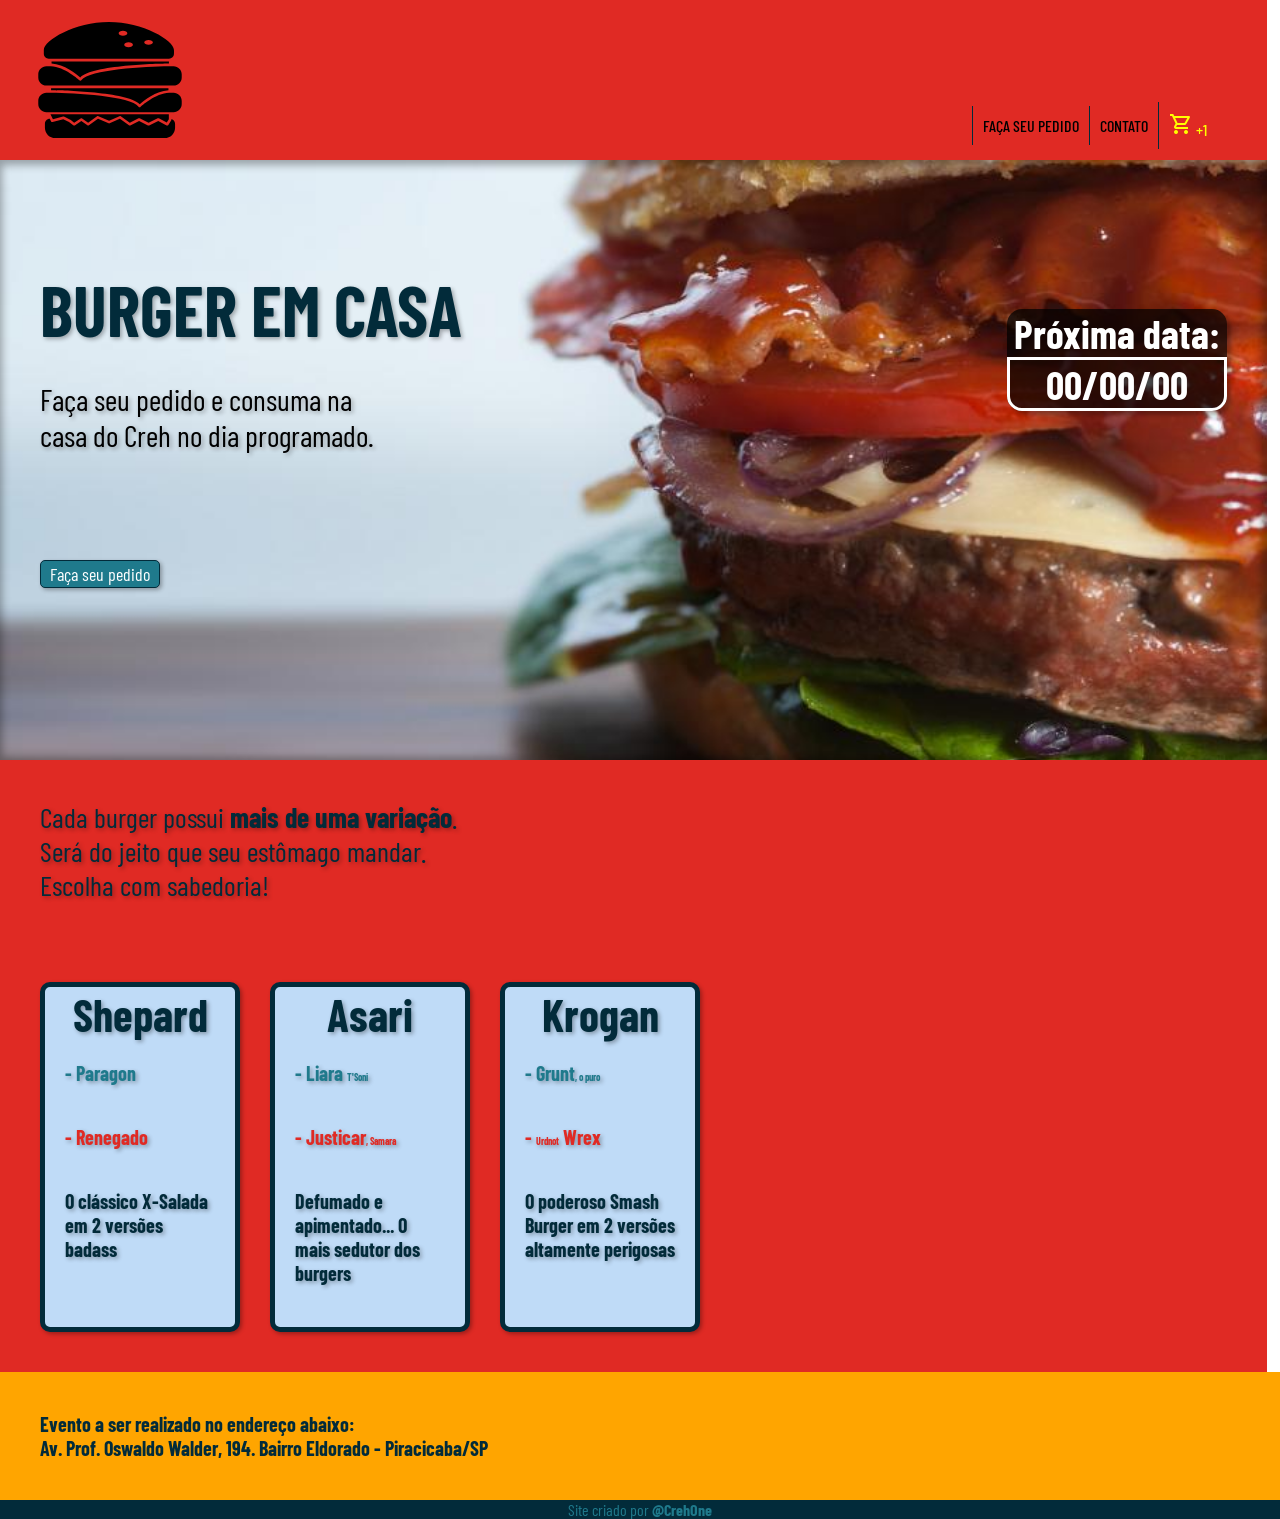
==== index.html @ b4bc8ac1 "arquivos copiados" ====
<!DOCTYPE html>
<html lang="pt-br">
<head>
    <meta charset="UTF-8">
    <meta http-equiv="X-UA-Compatible" content="IE=edge">
    <meta name="viewport" content="width=device-width, initial-scale=1.0">

    <link rel="stylesheet" href="css/style.css">
    <link rel="stylesheet" href="css/modal.css">
    <link rel="stylesheet" href="css/cart.css">

    <link rel="preconnect" href="https://fonts.googleapis.com">
    <link rel="preconnect" href="https://fonts.gstatic.com" crossorigin>
    <link href="https://fonts.googleapis.com/css2?family=Barlow+Condensed:ital,wght@0,400;0,500;0,700;1,500;1,700&display=swap" rel="stylesheet">
    <link rel="stylesheet" href="https://fonts.googleapis.com/css2?family=Material+Symbols+Outlined:opsz,wght,FILL,GRAD@48,400,0,0" />
    <link rel="stylesheet" href="https://fonts.googleapis.com/css2?family=Material+Symbols+Outlined:opsz,wght,FILL,GRAD@48,400,0,0" />

    <title>Burger em casa</title>
</head>
<body>
    <div class="modalScreen">
        <div class="modal">
            <div class="closeButton">
                <p onclick="closeModal()">❌</p>
            </div>
            <div class="burgerArea">
                <img src="images/burger-banner.jpg" alt="">
                <div class="burgerOptions">
                    <div class="burgerDesc">
                        <h1></h1>
                        <p></p>
                    </div>
                    <div class="variationArea">
                        <p class="variationBlue selected" onclick="selectBlue()"></p>
                        <p class="variationRed" onclick="selectRed()"></p>
                    </div>
                    <div class="variationDesc">
                        <p></p>
                    </div>
                </div>
            </div>
            <div class="values">
                <div class="quantity">
                    <p>Quantidade: </p>
                    <button id="qtMinus">-</button>
                    <div class="burgerQt">1</div>
                    <button id="qtPlus">+</button>
                </div>
                <div class="burgerPrice">
                    <p>R$ </p>
                    <p class="total">00,00</p>
                </div>
            </div>
        
            <div class="addCart">
                <button onclick="addToCart()">
                    <span class="material-symbols-outlined">
                        add_shopping_cart
                        </span> Carrinho
                </button>
            </div>
        </div>
    </div>

    <div class="container">
        <header>
            <img src="images/burger-logo-icon.svg" alt="">
            <div class="nav">
                <p onclick="rollToMenu()">Faça seu pedido</p>
                <p>Contato</p>
                <p onclick="openCart()"><span class="material-symbols-outlined">
                    shopping_cart
                    </span>
                    <span id="cartQt">+1</span></p>
            </div>
        </header>
        <div class="banner">
            <div class="event">
                <div class="prop">
                    <h1>BURGER EM CASA</h1>
                    <P>Faça seu pedido e consuma na casa do Creh no dia programado.</P>
                </div>
                <div class="date">
                    <p>Próxima data:</p>
                    <p id="date">00/00/00</p>
                </div>
            </div>
            <button onclick="rollToMenu()">Faça seu pedido</button>
        </div>
        <div class="menu">
            <div class="menuDescription">
                <p>Cada burger possui <strong>mais de uma variação</strong>.</p>
                <p>Será do jeito que seu estômago mandar.</p>
                <p>Escolha com sabedoria!</p>
            </div>
            <div class="menuOptions">
                <div class="option1" onclick="openModal(0)">
                    <h2>Shepard</h2>
                    <p id="blueOption">- Paragon</p>
                    <p id="redOption">- Renegado</p>
                    <p>O clássico X-Salada em 2 versões badass</p>
                </div>
                <div class="option2" onclick="openModal(1)">
                    <h2>Asari</h2>
                    <p id="blueOption">- Liara <span id="smallName">T'Soni</span></p>
                    <p id="redOption">- Justicar<span id="smallName">, Samara</span></p>
                    <p>Defumado e apimentado... O mais sedutor dos burgers</p>
                </div>
                <div class="option3" onclick="openModal(2)">
                    <h2>Krogan</h2>
                    <p id="blueOption">- Grunt<span id="smallName">, o puro</span></p>
                    <p id="redOption">- <span id="smallName">Urdnot</span> Wrex</p>
                    <p>O poderoso Smash Burger em 2 versões altamente perigosas</p>
                </div>
            </div>
        </div>
        <footer>
            <div class="address">
                <p>Evento a ser realizado no endereço abaixo:</p>
                <p>Av. Prof. Oswaldo Walder, 194. Bairro Eldorado - Piracicaba/SP</p>
            </div>
            <div class="copyright">
                <p>Site criado por <a href="">@CrehOne</a></p>
            </div>
        </footer>
    </div>

    <aside>
        <div class="cartArea">
            <p class="closeCart" onclick="closeCart()">❌</p>
            <h1>Seu pedido</h1>
            <div class="cart">
                <div class="cartDetails">
                    <div class="cartItem">P</div>
                    <div class="cartQt">
                        <button class="cartMinus">-</button>
                        <div class="actualQt">0</div>
                        <button class="cartPlus">+</button>
                    </div>
                    <div class="subtotal">R$ 00,00</div>
                </div>
                <div class="cartValues">
                    <p>Total: R$ <span class="cartTotal">00,00</span></p>
                    
                <div class="cartOrder">
                    <button>Finalizar pedido</button>
                </div>
            </div>
        </div>
    </aside>
    
    <script src="menu.js"></script>
    <script src="script.js"></script>
</body>
</html>
---- css/style.css ----
* {
    margin: 0;
    padding: 0;
    box-sizing: border-box;
    font-family: 'Barlow Condensed', sans-serif;
    
}

body {
    display: flex;
    justify-content: right;
}

header {
    display: flex;
    flex-direction: row;
    justify-content: space-between;
    align-items: end;
    background-color: #e02a24;
    padding: 0px 30px;
    width: 99vw;
    min-height: 160px;
}

header img {    
    width: 160px;
    height: 160px;
}

header .nav {
    margin: 20px;
    display: flex;
    height: 30px;
    align-items: center;
}

.nav p {
    padding: 10px;
    text-decoration: none;
    color: black;
    text-transform: uppercase;
    font-weight: 500;
    border-left: 1px solid #022B3A;
}

.nav p:hover {
    background-color: #022B3A;
    color: white;
}

.nav span {
    color: yellow;
    border-radius: 5px;
}

.banner {
    display: flex;
    flex-direction: column;
    background-image: url(../images/burger-banner.jpg);
    background-repeat: no-repeat;
    background-size: cover;
    background-attachment: fixed;
    width: 99vw;
    min-height: 600px;
    box-shadow: inset -2px 1px 8px 4px rgba(0, 0, 0, 0.33);
}

.event {
    display: flex;
    height: 400px;
    flex-direction: row;
    justify-content: space-between;
    align-items: center;
}

.prop {
    flex: 1;
    padding: 40px;
    
}

.prop h1 {
    max-width: 440px;
    font-size: 70px;
    text-shadow: 2px 2px 4px rgba(0, 0, 0, 0.314);
    color: #022B3A;
}

.prop p {
    max-width: 350px;
    margin-top: 30px;
    font-size: 30px;
    text-shadow: 2px 2px 4px rgba(0, 0, 0, 0.314);
}

.date {
    display: flex;
    flex-direction: column;
    justify-content: end;
    margin-right: 40px;
    width: 220px;
    background-color: rgba(0, 0, 0, 0.715);
    color: white;
    font-size: 40px;
    font-weight: 700;
    text-align: center;
    border-radius: 15px;
    box-shadow: 4px 4px 4px rgba(0, 0, 0, 0.305);
}

#date {
    border: 3px solid white;
    border-radius: 0px 0px 15px 15px ;
}

.banner button {
    width: 120px;
    height: 28px;
    font-size: 18px;
    margin-left: 40px;
    background-color: #1F7A8C;
    color: white;
    border: 1px solid #022B3A;
    border-radius: 5px;
    box-shadow: 2px 2px 4px rgba(0, 0, 0, 0.31);
}

.banner button:hover {
    color: #022B3A;
    background-color: #BFDBF7;
    cursor: pointer;
    border: 2px solid #022B3A;
    font-weight: bold;
}

.menu {
    display: flex;
    flex-direction: column;
    width: 99vw;
    min-height: 600px;
    background-color: #e02a24;
}

.menuDescription {
    flex: 1;
    padding: 40px;
    font-size: 28px;
    color: #022B3A;
    text-shadow: 2px 2px 4px rgba(0, 0, 0, 0.314);
}

.menuOptions {
    flex: 1;
    display: flex;
    margin: 40px;
}

.option1,
.option2,
.option3 {
    background-color: #BFDBF7;
    width: 200px;
    height: 350px;
    border: 5px solid #022B3A;
    border-radius: 10px;
    margin-right: 30px;
    text-shadow: 2px 2px 4px rgba(0, 0, 0, 0.314);
    box-shadow: 2px 2px 4px rgba(0, 0, 0, 0.31);
}

.option1:hover,
.option2:hover,
.option3:hover {
    box-shadow: 2px 2px 10px #BFDBF7;
    border-color: #BFDBF7;
}

.option1 h2,
.option2 h2,
.option3 h2 {
    font-size: 45px;
    text-align: center;
    color: #022B3A;
}

.option1 p,
.option2 p,
.option3 p {
    font-size: 20px;
    font-weight: bold;
    padding: 20px;
    color: #022B3A;
}

#smallName {
    font-size: 10px;
}

#blueOption {
    color: #1F7A8C;
}

#redOption {
    color: #e02a24;
}

.address {
    background-color: orange;
    color: #022B3A;
    padding: 40px;
    font-size: 20px;
    font-weight: bold
}

.copyright {
    background-color: #022B3A;
    color:#1F7A8C;
    text-align: center;
}

.copyright a {
    text-decoration: none;
    color:#1F7A8C;
    font-weight: bold;
}
---- css/modal.css ----
.modalScreen {
    display: none;
    position: fixed;
    left:0;
    top:0;
    bottom:0;
    right:0;
    background-color:rgba(255, 255, 255, 0.5);
    justify-content: center;
    align-items: center;
}

.modal {
    background-color: orange;
    width: 900px;
    padding: 30px;
    border-radius: 25px;
    box-shadow: 2px 2px 4px rgba(0, 0, 0, 0.31);
}

.closeButton {
    display: flex;
    align-items: center;
    height: 50px;
    margin-bottom: 20px;
}

.closeButton p {
    font-size: 25px;
    width: 40px;
    line-height: 40px;
    background-color: white;
    text-align: center;
    border-radius: 50%;
}

.closeButton p:hover {
    cursor: pointer;
    border: 1px solid black;
}

.burgerArea {
    display: flex;
    width: 80%;
    min-height: 80% ;
    justify-content: center;
    
}

.burgerArea img {
    width: 250px;
    height: 250px;
    border: 5px solid #022B3A;
    border-radius: 15px;
    box-shadow: 2px 2px 4px rgba(0, 0, 0, 0.31);
}

.burgerOptions {
    padding-left: 20px;
}

.burgerOptions h1 {
    color: #022B3A;
    text-align: center;
    text-shadow: 2px 2px 4px rgba(0, 0, 0, 0.314);
}

.burgerOptions p {
    margin-top: 20px;
    text-align: justify;
}

.variationArea {
    display: flex;
    justify-content: center;
}

.variationBlue {
    flex: 1;
    display: flex;
    justify-content: center;
    width: 150px;
    background-color: #1F7A8C;
    color: #BFDBF7;
    border: 5px solid #1F7A8C;
    border-radius: 10px;
    font-size: 25px;
    font-weight: bold;
    text-align: center;
    box-shadow: 2px 2px 4px rgba(0, 0, 0, 0.31);
}

.variationBlue:hover {
    background-image: linear-gradient(to right, #1F7A8C, white);
    color: #1F7A8C;
}

.variationRed {
    flex: 1;
    display: flex;
    justify-content: center;
    width: 130px;
    background-color: #e02a24;
    color: #efaaa9;
    border: 5px solid #e02a24;
    border-radius: 10px;
    font-size: 25px;
    font-weight: bold;
    text-align: center;
    margin-left: 10px;
    box-shadow: 2px 2px 4px rgba(0, 0, 0, 0.31);
}
.variationRed:hover {
    background-image: linear-gradient(to left, #e02a24, white);
    color: #e02a24;
}

.variationDesc p {
    font-size: 20px;
}

.selected {
    background-image: linear-gradient(to right, yellow, white, white, white, yellow);
    color: goldenrod;
}

.values {
    display: flex;
    justify-content: center;
    align-items: center;
    font-size: 20px;
}

.quantity {
    display: flex;
    align-items: center;
    flex: 1;
}

.quantity p {
    margin: 10px;
}

.quantity .burgerQt {
    background-color: white;
    width: 25px;
    text-align: center;
    border-top: 1px solid black;
    border-bottom: 1px solid black;
}

.quantity button {
    display: flex;
    align-items: center;
    justify-content: center;
    width: 20px;
    background-color: #1F7A8C;
    font-size: 20px;
}

#qtMinus {
    border-radius: 40% 0 0 40%;
}

#qtPlus {
    border-radius: 0 40% 40% 0;
}

.quantity button:hover {
    cursor: pointer;
}

.burgerPrice {
    flex: 1;
    display: flex;
    justify-content: center;
}

.burgerPrice p {
    margin: 5px;
}

.addCart {
    display: flex;
    justify-content: center;
}

.addCart button {
    width: 200px;
    height: 40px;
    font-size: 22px;
    border-radius: 10px;
    background-image: linear-gradient(to right, yellow, white, white, white, yellow);
    box-shadow: 2px 2px 4px rgba(0, 0, 0, 0.31);
}

.addCart button:hover {
    border-color: goldenrod;
    box-shadow: 2px 2px 8px yellow;
    color: goldenrod;
}
---- css/cart.css ----
.container {
    flex: 1;
}

aside {
    display: none;
    background-color: #BFDBF7;
    min-width: 350px;
    height: 100vh;
    position: fixed;
    transition: all ease .5s;
    overflow-x: hidden;
}

.cartArea {
    padding: 20px;
}

.cartArea h1 {
    text-align: center;
}

.cartDetails {
    display: flex;
    justify-content: space-between;
    margin: 20px 0;
}

.cartItem {
    font-size: 20px;
}

.cartQt {
    display: flex;
    line-height: 25px;
}

.actualQt {
    background-color: white;
    width: 25px;
    text-align: center;
    border-top: 1px solid black;
    border-bottom: 1px solid black;
}

.cartQt button {
    display: flex;
    align-items: center;
    justify-content: center;
    width: 20px;
    background-color: white;
    font-size: 20px;
}

.cartMinus {
    border-radius: 40% 0 0 40%;
}

.cartPlus {
    border-radius: 0 40% 40% 0;
}

.subtotal {
    font-size: 20px;
}

.cartValues {
    display: block;
    text-align: right;
    font-size: 20px;
}

.cartTotal {
    text-align: right;
}

.closeCart {
    display: flex;
    align-items: center;
    justify-content: center;
    height: 50px;
    margin-bottom: 20px;
    font-size: 25px;
    width: 50px;
    background-color: white;
    border-radius: 50%;
}

.closeCart:hover {
    cursor: pointer;
    border: 1px solid red;
}
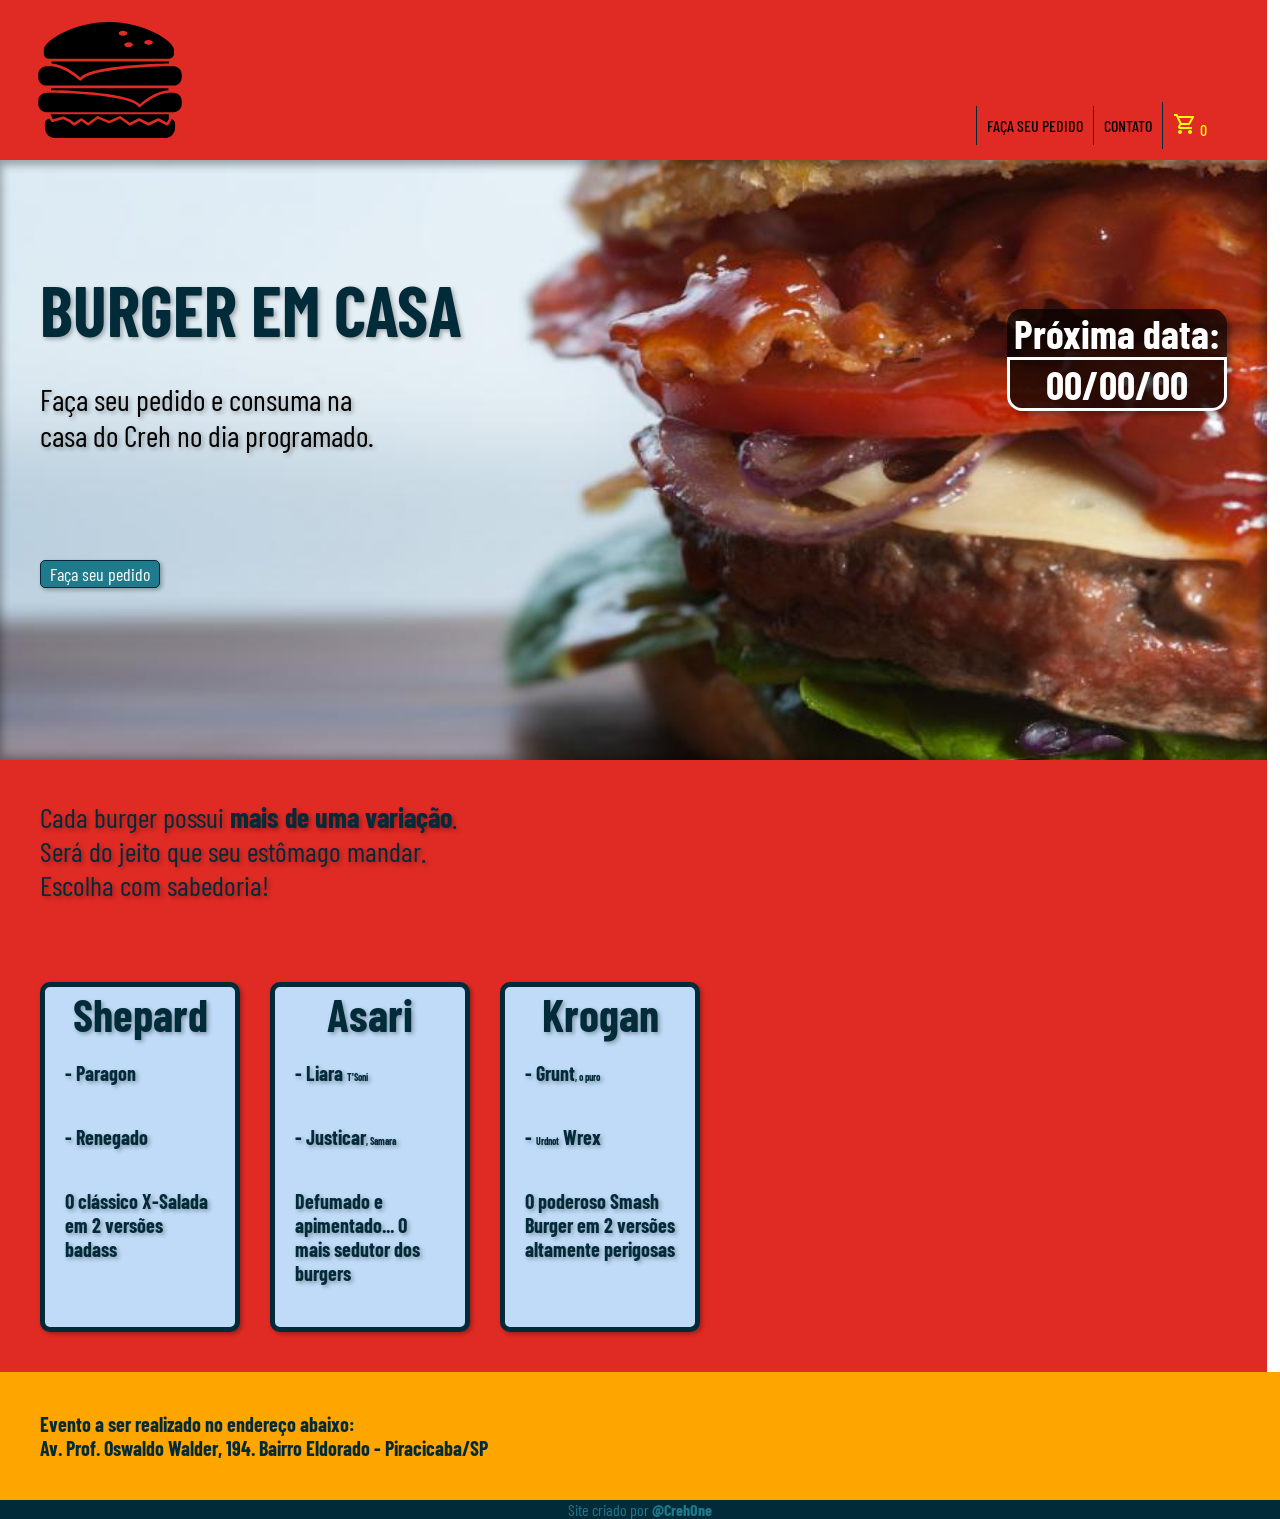
==== commit 0c377578: "atualização do projeto" ====
--- a/index.html
+++ b/index.html
@@ -8,11 +8,11 @@
     <link rel="stylesheet" href="css/style.css">
     <link rel="stylesheet" href="css/modal.css">
     <link rel="stylesheet" href="css/cart.css">
+    <link rel="stylesheet" href="css/checkout.css">
 
     <link rel="preconnect" href="https://fonts.googleapis.com">
     <link rel="preconnect" href="https://fonts.gstatic.com" crossorigin>
     <link href="https://fonts.googleapis.com/css2?family=Barlow+Condensed:ital,wght@0,400;0,500;0,700;1,500;1,700&display=swap" rel="stylesheet">
-    <link rel="stylesheet" href="https://fonts.googleapis.com/css2?family=Material+Symbols+Outlined:opsz,wght,FILL,GRAD@48,400,0,0" />
     <link rel="stylesheet" href="https://fonts.googleapis.com/css2?family=Material+Symbols+Outlined:opsz,wght,FILL,GRAD@48,400,0,0" />
 
     <title>Burger em casa</title>
@@ -71,7 +71,7 @@
                 <p onclick="openCart()"><span class="material-symbols-outlined">
                     shopping_cart
                     </span>
-                    <span id="cartQt">+1</span></p>
+                    <span id="cartQt">0</span></p>
             </div>
         </header>
         <div class="banner">
@@ -96,20 +96,20 @@
             <div class="menuOptions">
                 <div class="option1" onclick="openModal(0)">
                     <h2>Shepard</h2>
-                    <p id="blueOption">- Paragon</p>
-                    <p id="redOption">- Renegado</p>
+                    <p class="blueOption">- Paragon</p>
+                    <p class="redOption">- Renegado</p>
                     <p>O clássico X-Salada em 2 versões badass</p>
                 </div>
                 <div class="option2" onclick="openModal(1)">
                     <h2>Asari</h2>
-                    <p id="blueOption">- Liara <span id="smallName">T'Soni</span></p>
-                    <p id="redOption">- Justicar<span id="smallName">, Samara</span></p>
+                    <p class="blueOption">- Liara <span class="smallName">T'Soni</span></p>
+                    <p class="redOption">- Justicar<span class="smallName">, Samara</span></p>
                     <p>Defumado e apimentado... O mais sedutor dos burgers</p>
                 </div>
                 <div class="option3" onclick="openModal(2)">
                     <h2>Krogan</h2>
-                    <p id="blueOption">- Grunt<span id="smallName">, o puro</span></p>
-                    <p id="redOption">- <span id="smallName">Urdnot</span> Wrex</p>
+                    <p class="blueOption">- Grunt<span class="smallName">, o puro</span></p>
+                    <p class="redOption">- <span class="smallName">Urdnot</span> Wrex</p>
                     <p>O poderoso Smash Burger em 2 versões altamente perigosas</p>
                 </div>
             </div>
@@ -130,24 +130,127 @@
             <p class="closeCart" onclick="closeCart()">❌</p>
             <h1>Seu pedido</h1>
             <div class="cart">
-                <div class="cartDetails">
-                    <div class="cartItem">P</div>
-                    <div class="cartQt">
-                        <button class="cartMinus">-</button>
-                        <div class="actualQt">0</div>
-                        <button class="cartPlus">+</button>
-                    </div>
-                    <div class="subtotal">R$ 00,00</div>
-                </div>
+
+                <div class="cartItems">
+                    <!-- Os itens do carrinho serão inseridos pelo JavaScript -->
+                </div>
+            
                 <div class="cartValues">
-                    <p>Total: R$ <span class="cartTotal">00,00</span></p>
-                    
+                    <p>Total: R$ <span class="cartTotal">0,00</span></p>
+                </div>
+            
                 <div class="cartOrder">
-                    <button>Finalizar pedido</button>
-                </div>
+                    <button type="button" onclick="openCheckout()">
+                        Finalizar pedido
+                    </button>
+                </div>
+
             </div>
         </div>
     </aside>
+
+    <!-- CHECKOUT -->
+    <div class="checkoutScreen">
+
+        <div class="checkout">
+
+            <button class="closeCheckout" type="button" onclick="closeCheckout()">
+                &times;
+            </button>
+
+            <h1>Finalizar pedido</h1>
+
+            <div class="checkoutForm">
+
+                <div class="formGroup">
+                    <label for="customerName">Nome</label>
+
+                    <input
+                        type="text"
+                        id="customerName"
+                        placeholder="Digite seu nome"
+                        autocomplete="name"
+                    >
+
+                    <small class="formError" id="nameError"></small>
+                </div>
+
+                <div class="formGroup">
+                    <label for="customerPhone">WhatsApp</label>
+
+                    <input
+                        type="tel"
+                        id="customerPhone"
+                        placeholder="(11) 99999-9999"
+                        autocomplete="tel"
+                        maxlength="15"
+                    >
+
+                    <small class="formError" id="phoneError"></small>
+                </div>
+
+                <div class="formGroup">
+                    <label for="paymentMethod">Forma de pagamento</label>
+
+                    <select id="paymentMethod">
+                        <option value="">Selecione</option>
+                        <option value="pix">Pix</option>
+                        <option value="cartao">Cartão</option>
+                    </select>
+                
+                    <small class="formError" id="paymentError"></small>
+                </div>
+
+                <div class="formGroup">
+                    <label for="orderNotes">Observações</label>
+
+                    <textarea
+                        id="orderNotes"
+                        placeholder="Alguma observação sobre o pedido?"
+                        rows="3"
+                    ></textarea>
+                </div>
+
+            </div>
+
+            <div class="checkoutSummary">
+
+                <h2>Resumo do pedido</h2>
+
+                <div class="checkoutItems">
+                    <!-- O JavaScript vai inserir os produtos aqui -->
+                </div>
+
+                <div class="checkoutTotal">
+                    Total:
+                    R$ <span id="checkoutTotalValue">0,00</span>
+                </div>
+
+            </div>
+
+            <div class="checkoutActions">
+
+                <button
+                    class="confirmOrder"
+                    type="button"
+                    onclick="validateCheckout()"
+                >
+                    Confirmar pedido
+                </button>
+
+                <button
+                    class="backToCart"
+                    type="button"
+                    onclick="backToCart()"
+                >
+                    Voltar ao carrinho
+                </button>
+
+            </div>
+
+        </div>
+
+    </div>
     
     <script src="menu.js"></script>
     <script src="script.js"></script>
--- a/css/style.css
+++ b/css/style.css
@@ -192,15 +192,15 @@
     color: #022B3A;
 }
 
-#smallName {
+.smallName {
     font-size: 10px;
 }
 
-#blueOption {
+.blueOption {
     color: #1F7A8C;
 }
 
-#redOption {
+.redOption {
     color: #e02a24;
 }
 
@@ -224,3 +224,166 @@
     font-weight: bold;
 }
 
+/* ================================
+   RESPONSIVIDADE - CELULAR
+   ================================ */
+
+@media (max-width: 600px) {
+
+    body {
+        display: block;
+        width: 100%;
+        overflow-x: hidden;
+    }
+
+    .container {
+        width: 100% !important;
+        max-width: 100%;
+        overflow-x: hidden;
+    }
+
+    /* ---------- HEADER ---------- */
+
+    header {
+        width: 100%;
+        min-height: 90px;
+        height: auto;
+        padding: 10px 15px;
+        align-items: center;
+    }
+
+    header img {
+        width: 85px;
+        height: 85px;
+        flex-shrink: 0;
+    }
+
+    header .nav {
+        margin: 0;
+        height: auto;
+        display: flex;
+        align-items: center;
+    }
+
+    .nav p {
+        padding: 8px 7px;
+        font-size: 16px;
+        text-align: center;
+        line-height: 1.1;
+    }
+
+    .nav span.material-symbols-outlined {
+        font-size: 28px;
+        display: block;
+    }
+
+    /* ---------- BANNER ---------- */
+
+    .banner {
+        width: 100%;
+        min-height: 620px;
+        background-attachment: scroll;
+        background-position: center;
+    }
+
+    .event {
+        height: auto;
+        min-height: 500px;
+        flex-direction: column;
+        justify-content: center;
+        align-items: stretch;
+        gap: 30px;
+    }
+
+    .prop {
+        padding: 35px 25px 0 25px;
+        flex: none;
+    }
+
+    .prop h1 {
+        max-width: 100%;
+        font-size: 52px;
+        line-height: 0.95;
+    }
+
+    .prop p {
+        max-width: 100%;
+        margin-top: 25px;
+        font-size: 25px;
+        line-height: 1.15;
+    }
+
+    .date {
+        align-self: center;
+        width: 190px;
+        margin-right: 0;
+        font-size: 32px;
+    }
+
+    #date {
+        width: 100%;
+    }
+
+    .banner button {
+        width: 140px;
+        margin: 0 0 30px 25px;
+        flex-shrink: 0;
+    }
+
+    /* ---------- MENU ---------- */
+
+    .menu {
+        width: 100%;
+        min-height: auto;
+    }
+
+    .menuDescription {
+        padding: 35px 25px 20px 25px;
+        font-size: 24px;
+        line-height: 1.15;
+    }
+
+    .menuOptions {
+        display: flex;
+        flex-direction: column;
+        align-items: center;
+        margin: 10px 20px 40px 20px;
+        gap: 25px;
+    }
+
+    .option1,
+    .option2,
+    .option3 {
+        width: 100%;
+        max-width: 320px;
+        height: auto;
+        min-height: 300px;
+        margin-right: 0;
+    }
+
+    .option1 h2,
+    .option2 h2,
+    .option3 h2 {
+        font-size: 40px;
+    }
+
+    .option1 p,
+    .option2 p,
+    .option3 p {
+        font-size: 19px;
+        padding: 15px 20px;
+    }
+
+    /* ---------- FOOTER ---------- */
+
+    .address {
+        padding: 30px 25px;
+        font-size: 18px;
+        line-height: 1.3;
+    }
+
+    .copyright {
+        padding: 10px;
+        font-size: 16px;
+    }
+}
--- a/css/modal.css
+++ b/css/modal.css
@@ -200,3 +200,23 @@
     color: goldenrod;
 }
 
+.unavailable {
+    opacity: 0.35;
+    cursor: not-allowed !important;
+    filter: grayscale(1);
+}
+
+.unavailable span {
+    display: block;
+    margin-top: 4px;
+    font-size: 11px;
+    font-weight: bold;
+    letter-spacing: 1px;
+}
+
+.addCart button.disabled {
+    opacity: 0.4;
+    cursor: not-allowed;
+    filter: grayscale(1);
+}
+
--- a/css/cart.css
+++ b/css/cart.css
@@ -10,6 +10,10 @@
     position: fixed;
     transition: all ease .5s;
     overflow-x: hidden;
+    top: 0;
+    right: 0;
+    z-index: 1000;
+    overflow-y: auto;
 }
 
 .cartArea {
@@ -17,14 +21,16 @@
 }
 
 .cartArea h1 {
-    text-align: center;
-}
-
-.cartDetails {
+    font-size: 30px;
+    text-align: center;
+    margin: 0 0 25px 0;
+}
+
+/*.cartDetails {
     display: flex;
     justify-content: space-between;
     margin: 20px 0;
-}
+}*/
 
 .cartItem {
     font-size: 20px;
@@ -89,4 +95,187 @@
 .closeCart:hover {
     cursor: pointer;
     border: 1px solid red;
+}
+
+.cartItems {
+    margin-top: 20px;
+}
+
+.cartDetails {
+    display: grid;
+    grid-template-columns: minmax(0, 1fr) auto auto auto;
+    align-items: center;
+    gap: 12px;
+    margin: 15px 0;
+    padding: 0 0 15px 0;
+    border-bottom: 1px solid rgba(0, 0, 0, 0.2);
+}
+
+.cartItem {
+    min-width: 0;
+    font-size: 19px;
+    font-weight: bold;
+    line-height: 1.2;
+}
+
+.cartQt {
+    display: flex;
+    align-items: center;
+    line-height: 25px;
+}
+
+.cartQt button {
+    cursor: pointer;
+    display: flex;
+    align-items: center;
+    justify-content: center;
+    width: 28px;
+    height: 28px;
+    background-color: white;
+    border: 1px solid #022B3A;
+    font-size: 18px;
+    transition: 0.2s;
+}
+
+.cartQt button:hover {
+    background-color: #022B3A;
+    color: white;
+}
+
+.actualQt {
+    width: 32px;
+    height: 28px;
+    background-color: white;
+    text-align: center;
+    line-height: 28px;
+    border-top: 1px solid #022B3A;
+    border-bottom: 1px solid #022B3A;
+}
+
+.subtotal {
+    font-size: 17px;
+    font-weight: bold;
+    white-space: nowrap;
+}
+
+.cartRemove {
+    width: 28px;
+    height: 28px;
+    border: none;
+    background-color: transparent;
+    color: #e02a24;
+    font-size: 22px;
+    font-weight: bold;
+    line-height: 28px;
+    cursor: pointer;
+    transition: 0.2s;
+}
+
+.cartRemove:hover {
+    color: #022B3A;
+}
+
+.cartValues {
+    margin-top: 25px;
+    padding-top: 15px;
+    border-top: 2px solid #022B3A;
+    text-align: right;
+    font-size: 22px;
+}
+
+.cartValues p {
+    margin: 0;
+}
+
+.cartTotal {
+    font-weight: bold;
+}
+
+.cartOrder {
+    display: flex;
+    justify-content: center;
+    margin-top: 25px;
+}
+
+.cartOrder button {
+    width: 220px;
+    height: 45px;
+    border: 1px solid #022B3A;
+    border-radius: 10px;
+    background-color: #e02a24;
+    color: white;
+    font-size: 20px;
+    font-weight: bold;
+    cursor: pointer;
+    transition: 0.2s;
+}
+
+.cartOrder button:hover {
+    background-color: #022B3A;
+}
+
+@media (max-width: 600px) {
+
+    aside {
+        width: 100%;
+        min-width: 0;
+        max-width: 100%;
+        top: 0;
+        right: 0;
+    }
+
+    .cartArea {
+        width: 100%;
+        padding: 15px;
+        box-sizing: border-box;
+    }
+
+    .cartArea h1 {
+        font-size: 26px;
+        margin-bottom: 20px;
+    }
+
+    .cartDetails {
+        grid-template-columns: minmax(0, 1fr) auto;
+        gap: 6px;
+        margin: 15px 0;
+    }
+
+    .cartItem {
+        grid-column: 1 / -1;
+        font-size: 18px;
+    }
+
+    .cartQt {
+        grid-column: 1;
+        grid-row: 2;
+    }
+
+    .subtotal {
+        grid-column: 2;
+        grid-row: 2;
+        align-self: center;
+    }
+
+    .cartRemove {
+        grid-column: 2;
+        grid-row: 1;
+        justify-self: end;
+    }
+
+    .cartValues {
+        font-size: 20px;
+    }
+
+    .cartOrder button {
+        width: 100%;
+        max-width: 300px;
+    }
+}
+
+.emptyCart {
+    text-align: center;
+    margin: 40px 0;
+    font-size: 22px;
+    color: #022B3A;
 }
--- a/css/checkout.css
+++ b/css/checkout.css
@@ -0,0 +1,200 @@
+.checkoutScreen {
+    display: none;
+    position: fixed;
+    top: 0;
+    left: 0;
+    width: 100%;
+    height: 100vh;
+    background-color: rgba(0, 0, 0, 0.6);
+    z-index: 2000;
+    overflow-y: auto;
+}
+
+.checkout {
+    position: relative;
+    width: 90%;
+    max-width: 600px;
+    margin: 40px auto;
+    padding: 30px;
+    box-sizing: border-box;
+    background-color: #BFDBF7;
+    border-radius: 15px;
+}
+
+.checkout h1 {
+    margin: 0 0 30px;
+    text-align: center;
+    font-size: 32px;
+}
+
+.closeCheckout {
+    position: absolute;
+    top: 15px;
+    right: 15px;
+    width: 35px;
+    height: 35px;
+    border: none;
+    border-radius: 50%;
+    background-color: white;
+    color: #e02a24;
+    font-size: 28px;
+    font-weight: bold;
+    line-height: 30px;
+    cursor: pointer;
+}
+
+.checkoutForm {
+    display: flex;
+    flex-direction: column;
+    gap: 18px;
+}
+
+.formGroup {
+    display: flex;
+    flex-direction: column;
+    gap: 6px;
+}
+
+.formGroup label {
+    font-size: 20px;
+    font-weight: bold;
+}
+
+.formGroup input,
+.formGroup select,
+.formGroup textarea {
+    width: 100%;
+    box-sizing: border-box;
+    padding: 10px;
+    border: 1px solid #022B3A;
+    border-radius: 6px;
+    background-color: white;
+    font-family: inherit;
+    font-size: 18px;
+}
+
+.formGroup textarea {
+    resize: vertical;
+}
+
+.checkoutSummary {
+    margin-top: 30px;
+    padding-top: 20px;
+    border-top: 2px solid #022B3A;
+}
+
+.checkoutSummary h2 {
+    margin: 0 0 20px;
+    text-align: center;
+}
+
+.checkoutItems {
+    display: flex;
+    flex-direction: column;
+    gap: 10px;
+}
+
+.checkoutTotal {
+    margin-top: 20px;
+    text-align: right;
+    font-size: 24px;
+    font-weight: bold;
+}
+
+.checkoutActions {
+    display: flex;
+    flex-direction: column;
+    align-items: center;
+    gap: 10px;
+    margin-top: 30px;
+}
+
+.checkoutActions button {
+    width: 100%;
+    max-width: 300px;
+    min-height: 45px;
+    border: 1px solid #022B3A;
+    border-radius: 10px;
+    font-family: inherit;
+    font-size: 19px;
+    font-weight: bold;
+    cursor: pointer;
+}
+
+.confirmOrder {
+    background-color: #e02a24;
+    color: white;
+}
+
+.confirmOrder:hover {
+    background-color: #022B3A;
+}
+
+.backToCart {
+    background-color: white;
+    color: #022B3A;
+}
+
+.backToCart:hover {
+    background-color: #022B3A;
+    color: white;
+}
+
+.checkoutItem {
+    display: flex;
+    justify-content: space-between;
+    gap: 15px;
+    padding-bottom: 10px;
+    border-bottom: 1px solid rgba(2, 43, 58, 0.2);
+    font-size: 18px;
+}
+
+.checkoutItem div:last-child {
+    white-space: nowrap;
+    font-weight: bold;
+}
+
+.formError {
+    min-height: 16px;
+    color: #e02a24;
+    font-size: 14px;
+    font-weight: bold;
+}
+
+.inputError {
+    border: 2px solid #e02a24 !important;
+}
+
+@media (max-width: 600px) {
+
+    .checkout {
+        width: 100%;
+        min-height: 100vh;
+        margin: 0;
+        padding: 70px 20px 30px;
+        border-radius: 0;
+    }
+
+    .checkout h1 {
+        font-size: 28px;
+    }
+
+    .closeCheckout {
+        top: 15px;
+        right: 15px;
+    }
+
+    .formGroup label {
+        font-size: 18px;
+    }
+
+    .formGroup input,
+    .formGroup select,
+    .formGroup textarea {
+        font-size: 16px;
+    }
+
+    .checkoutTotal {
+        font-size: 21px;
+    }
+}
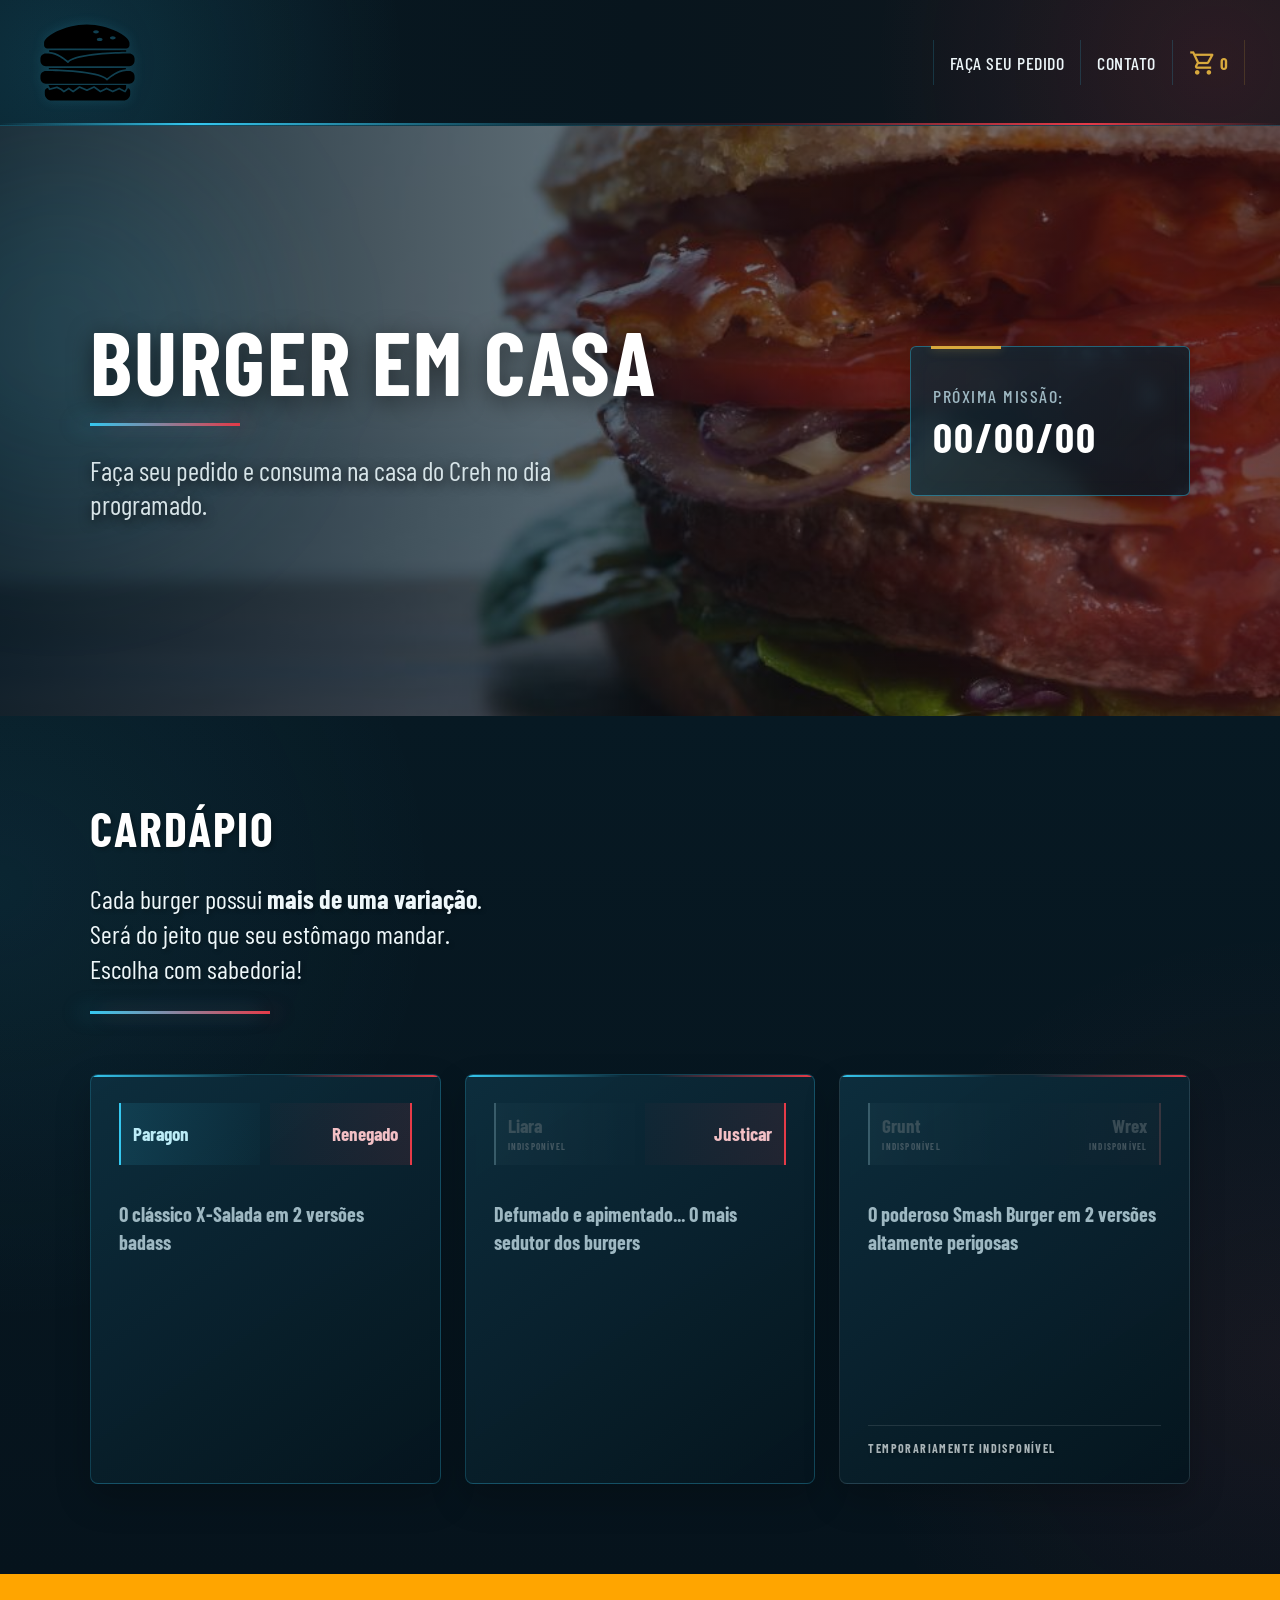
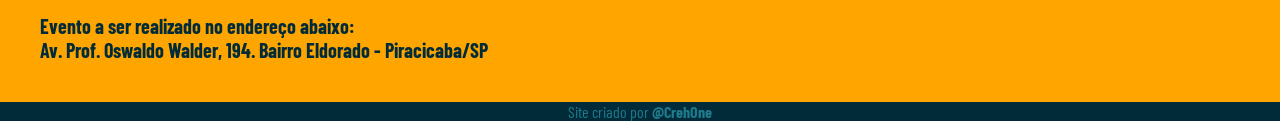
==== commit 50a69528: "atualização" ====
--- a/index.html
+++ b/index.html
@@ -81,11 +81,10 @@
                     <P>Faça seu pedido e consuma na casa do Creh no dia programado.</P>
                 </div>
                 <div class="date">
-                    <p>Próxima data:</p>
+                    <p>Próxima missão:</p>
                     <p id="date">00/00/00</p>
                 </div>
             </div>
-            <button onclick="rollToMenu()">Faça seu pedido</button>
         </div>
         <div class="menu">
             <div class="menuDescription">
@@ -95,22 +94,43 @@
             </div>
             <div class="menuOptions">
                 <div class="option1" onclick="openModal(0)">
-                    <h2>Shepard</h2>
-                    <p class="blueOption">- Paragon</p>
-                    <p class="redOption">- Renegado</p>
+                    <div class="menuVariation">
+                        <p class="menuVariationItem paragonSide" id="menuVariation-0-0">
+                            Paragon
+                        </p>
+                    
+                        <p class="menuVariationItem renegadeSide" id="menuVariation-0-1">
+                            Renegado
+                        </p>
+                    </div>
                     <p>O clássico X-Salada em 2 versões badass</p>
+                    <div class="menuAvailability" id="menuAvailability-0"></div>
                 </div>
                 <div class="option2" onclick="openModal(1)">
-                    <h2>Asari</h2>
-                    <p class="blueOption">- Liara <span class="smallName">T'Soni</span></p>
-                    <p class="redOption">- Justicar<span class="smallName">, Samara</span></p>
+                    <div class="menuVariation">
+                        <p class="menuVariationItem paragonSide" id="menuVariation-1-0">
+                            Liara
+                        </p>
+                    
+                        <p class="menuVariationItem renegadeSide" id="menuVariation-1-1">
+                            Justicar
+                        </p>
+                    </div>
                     <p>Defumado e apimentado... O mais sedutor dos burgers</p>
+                    <div class="menuAvailability" id="menuAvailability-1"></div>
                 </div>
                 <div class="option3" onclick="openModal(2)">
-                    <h2>Krogan</h2>
-                    <p class="blueOption">- Grunt<span class="smallName">, o puro</span></p>
-                    <p class="redOption">- <span class="smallName">Urdnot</span> Wrex</p>
+                    <div class="menuVariation">
+                        <p class="menuVariationItem paragonSide" id="menuVariation-2-0">
+                            Grunt
+                        </p>
+                    
+                        <p class="menuVariationItem renegadeSide" id="menuVariation-2-1">
+                            Wrex
+                        </p>
+                    </div>
                     <p>O poderoso Smash Burger em 2 versões altamente perigosas</p>
+                    <div class="menuAvailability" id="menuAvailability-2"></div>
                 </div>
             </div>
         </div>
--- a/css/style.css
+++ b/css/style.css
@@ -224,6 +224,8 @@
     font-weight: bold;
 }
 
+
+
 /* ================================
    RESPONSIVIDADE - CELULAR
    ================================ */
@@ -386,4 +388,1056 @@
         padding: 10px;
         font-size: 16px;
     }
+}
+
+/* =========================================
+   FASE 8 - NOVA IDENTIDADE VISUAL
+   HEADER + BANNER
+   ========================================= */
+
+
+/* ---------- CORES DO PROJETO ---------- */
+
+:root {
+    --space-dark: #06131c;
+    --space-panel: #0b2634;
+
+    --paragon: #35c8f0;
+    --paragon-glow: rgba(53, 200, 240, 0.35);
+
+    --renegade: #e63b48;
+    --renegade-glow: rgba(230, 59, 72, 0.30);
+
+    --gold: #d8a93d;
+
+    --text-light: #eef7fa;
+    --text-muted: #9eb8c2;
+}
+
+
+/* ---------- BASE ---------- */
+
+body {
+    background-color: var(--space-dark);
+}
+
+.container {
+    width: 100%;
+}
+
+
+/* =========================================
+   HEADER
+   ========================================= */
+
+header {
+    position: relative;
+
+    width: 100%;
+    min-height: 120px;
+
+    padding: 10px 35px;
+
+    display: flex;
+    justify-content: space-between;
+    align-items: center;
+
+    background:
+        radial-gradient(
+            circle at 5% 50%,
+            rgba(53, 200, 240, 0.14),
+            transparent 28%
+        ),
+        radial-gradient(
+            circle at 95% 50%,
+            rgba(230, 59, 72, 0.13),
+            transparent 28%
+        ),
+        linear-gradient(
+            90deg,
+            #071923,
+            #08151d 50%,
+            #11171d
+        );
+
+    border-bottom: 1px solid rgba(53, 200, 240, 0.22);
+}
+
+
+/* linha Paragon / Renegade */
+
+header::after {
+    content: '';
+
+    position: absolute;
+
+    left: 0;
+    bottom: 0;
+
+    width: 100%;
+    height: 2px;
+
+    background:
+        linear-gradient(
+            90deg,
+            transparent 0%,
+            var(--paragon) 15%,
+            rgba(53, 200, 240, 0.15) 43%,
+            rgba(230, 59, 72, 0.15) 57%,
+            var(--renegade) 85%,
+            transparent 100%
+        );
+}
+
+
+/* ---------- LOGO ---------- */
+
+header img {
+    width: 105px;
+    height: 105px;
+
+    object-fit: contain;
+
+    filter:
+        drop-shadow(0 0 6px rgba(53, 200, 240, 0.15));
+}
+
+
+/* ---------- NAVEGAÇÃO ---------- */
+
+header .nav {
+    display: flex;
+    align-items: center;
+
+    height: auto;
+    margin: 0;
+}
+
+.nav p {
+    position: relative;
+
+    display: flex;
+    align-items: center;
+    justify-content: center;
+
+    min-height: 45px;
+
+    padding: 8px 16px;
+
+    color: var(--text-light);
+
+    border-left: 1px solid rgba(53, 200, 240, 0.18);
+
+    font-size: 18px;
+    font-weight: 500;
+    letter-spacing: 0.5px;
+
+    cursor: pointer;
+
+    transition: 0.2s ease;
+}
+
+.nav p:hover {
+    color: #ffffff;
+
+    background: rgba(53, 200, 240, 0.10);
+
+    box-shadow:
+        inset 0 -2px 0 var(--paragon);
+}
+
+
+/* último item = carrinho */
+
+.nav p:last-child {
+    color: var(--gold);
+
+    border-right: 1px solid rgba(216, 169, 61, 0.18);
+}
+
+.nav p:last-child:hover {
+    color: #f4cf6e;
+
+    background: rgba(216, 169, 61, 0.08);
+
+    box-shadow:
+        inset 0 -2px 0 var(--gold);
+}
+
+.nav span {
+    color: inherit;
+}
+
+.nav span.material-symbols-outlined {
+    font-size: 28px;
+}
+
+#cartQt {
+    margin-left: 3px;
+
+    font-size: 17px;
+    font-weight: 700;
+}
+
+
+/* =========================================
+   BANNER
+   ========================================= */
+
+.banner {
+    position: relative;
+
+    display: flex;
+
+    width: 100%;
+    min-height: 590px;
+
+    background-image:
+        linear-gradient(
+            90deg,
+            rgba(2, 19, 29, 0.88) 0%,
+            rgba(3, 20, 30, 0.62) 42%,
+            rgba(19, 12, 18, 0.52) 68%,
+            rgba(37, 9, 15, 0.72) 100%
+        ),
+        url(../images/burger-banner.jpg);
+
+    background-repeat: no-repeat;
+    background-size: cover;
+    background-position: center;
+
+    background-attachment: scroll;
+
+    box-shadow: none;
+
+    overflow: hidden;
+}
+
+
+/* brilho azul à esquerda */
+
+.banner::before {
+    content: '';
+
+    position: absolute;
+
+    left: -120px;
+    top: 5%;
+
+    width: 360px;
+    height: 360px;
+
+    border-radius: 50%;
+
+    background: rgba(53, 200, 240, 0.10);
+
+    filter: blur(80px);
+
+    pointer-events: none;
+}
+
+
+/* brilho vermelho à direita */
+
+.banner::after {
+    content: '';
+
+    position: absolute;
+
+    right: -130px;
+    bottom: 0;
+
+    width: 380px;
+    height: 380px;
+
+    border-radius: 50%;
+
+    background: rgba(230, 59, 72, 0.11);
+
+    filter: blur(90px);
+
+    pointer-events: none;
+}
+
+
+/* ---------- CONTEÚDO DO BANNER ---------- */
+
+.event {
+    position: relative;
+    z-index: 1;
+
+    display: grid;
+    grid-template-columns: minmax(0, 1fr) 280px;
+
+    width: 100%;
+    min-height: 590px;
+    height: auto;
+
+    align-items: center;
+
+    gap: 50px;
+
+    padding: 70px 7%;
+}
+
+
+/* ---------- TEXTO PRINCIPAL ---------- */
+
+.prop {
+    padding: 0;
+}
+
+.prop h1 {
+    max-width: 650px;
+
+    margin: 0;
+
+    color: #ffffff;
+
+    font-size: clamp(58px, 7vw, 92px);
+    line-height: 0.9;
+    letter-spacing: 2px;
+
+    text-shadow:
+        0 5px 25px rgba(0, 0, 0, 0.55);
+}
+
+
+/* pequeno detalhe abaixo do título */
+
+.prop h1::after {
+    content: '';
+
+    display: block;
+
+    width: 150px;
+    height: 3px;
+
+    margin-top: 22px;
+
+    background:
+        linear-gradient(
+            90deg,
+            var(--paragon),
+            var(--renegade)
+        );
+
+    box-shadow:
+        -15px 0 20px var(--paragon-glow),
+        15px 0 20px var(--renegade-glow);
+}
+
+
+.prop p {
+    max-width: 520px;
+
+    margin-top: 28px;
+
+    color: #d7e4e8;
+
+    font-size: 27px;
+    line-height: 1.25;
+
+    text-shadow:
+        0 3px 12px rgba(0, 0, 0, 0.75);
+}
+
+
+/* =========================================
+   PRÓXIMA MISSÃO
+   ========================================= */
+
+.date {
+    position: relative;
+
+    display: flex;
+    flex-direction: column;
+    justify-content: center;
+
+    width: 100%;
+    min-height: 150px;
+
+    margin: 0;
+    padding: 22px;
+
+    color: var(--text-light);
+
+    background:
+        linear-gradient(
+            135deg,
+            rgba(10, 45, 61, 0.72),
+            rgba(8, 21, 29, 0.82)
+        );
+
+    border: 1px solid rgba(53, 200, 240, 0.42);
+    border-radius: 6px;
+
+    box-shadow:
+        0 15px 40px rgba(0, 0, 0, 0.28),
+        inset 0 0 25px rgba(53, 200, 240, 0.03);
+
+    backdrop-filter: blur(8px);
+
+    font-size: 23px;
+    font-weight: 500;
+    text-align: left;
+}
+
+
+/* pequeno detalhe dourado */
+
+.date::before {
+    content: '';
+
+    position: absolute;
+
+    top: -1px;
+    left: 20px;
+
+    width: 70px;
+    height: 3px;
+
+    background: var(--gold);
+
+    box-shadow:
+        0 0 10px rgba(216, 169, 61, 0.45);
+}
+
+
+.date > p:first-child {
+    color: var(--text-muted);
+
+    font-size: 18px;
+    font-weight: 500;
+    letter-spacing: 1.5px;
+    text-transform: uppercase;
+}
+
+
+#date {
+    width: auto;
+
+    margin-top: 8px;
+    padding: 0;
+
+    color: #ffffff;
+
+    border: none;
+    border-radius: 0;
+
+    font-size: 42px;
+    font-weight: 700;
+    line-height: 1;
+
+    letter-spacing: 2px;
+}
+
+
+/* botão antigo do banner não é mais utilizado */
+
+.banner > button {
+    display: none;
+}
+
+/* =========================================
+   FASE 8 - HEADER/BANNER MOBILE
+   ========================================= */
+
+@media (max-width: 600px) {
+
+    header {
+        min-height: 82px;
+
+        padding: 8px 12px;
+    }
+
+    header img {
+        width: 72px;
+        height: 72px;
+    }
+
+    header .nav {
+        margin: 0;
+    }
+
+    .nav p {
+        min-height: 40px;
+
+        padding: 6px 8px;
+
+        font-size: 14px;
+        line-height: 1.05;
+    }
+
+    .nav span.material-symbols-outlined {
+        font-size: 25px;
+    }
+
+    #cartQt {
+        font-size: 15px;
+    }
+
+
+    /* ---------- BANNER ---------- */
+
+    .banner {
+        min-height: 590px;
+
+        background-position: 58% center;
+    }
+
+    .event {
+        display: flex;
+        flex-direction: column;
+
+        min-height: 590px;
+
+        justify-content: center;
+        align-items: stretch;
+
+        gap: 45px;
+
+        padding: 55px 24px;
+    }
+
+    .prop {
+        padding: 0;
+    }
+
+    .prop h1 {
+        max-width: 100%;
+
+        font-size: clamp(50px, 15vw, 68px);
+        line-height: 0.92;
+    }
+
+    .prop h1::after {
+        width: 110px;
+
+        margin-top: 18px;
+    }
+
+    .prop p {
+        max-width: 100%;
+
+        margin-top: 22px;
+
+        color: #e3edf0;
+
+        font-size: 22px;
+        line-height: 1.25;
+    }
+
+
+    /* ---------- PRÓXIMA MISSÃO ---------- */
+
+    .date {
+        align-self: stretch;
+
+        width: 100%;
+        max-width: 300px;
+
+        min-height: 125px;
+
+        margin: 0;
+
+        padding: 18px 20px;
+
+        font-size: 20px;
+    }
+
+    .date > p:first-child {
+        font-size: 16px;
+    }
+
+    #date {
+        font-size: 36px;
+    }
+}
+
+/* =========================================
+   FASE 8.2 - CARDÁPIO
+   ========================================= */
+
+.menu {
+    position: relative;
+
+    width: 100%;
+    min-height: auto;
+
+    padding: 80px 7% 90px;
+
+    color: var(--text-light);
+
+    background:
+        radial-gradient(
+            circle at 0% 20%,
+            rgba(53, 200, 240, 0.08),
+            transparent 30%
+        ),
+        radial-gradient(
+            circle at 100% 75%,
+            rgba(230, 59, 72, 0.07),
+            transparent 30%
+        ),
+        linear-gradient(
+            180deg,
+            #071923,
+            #06131c
+        );
+}
+
+
+/* ---------- INTRODUÇÃO ---------- */
+
+.menuDescription {
+    position: relative;
+
+    max-width: 760px;
+
+    padding: 0 0 35px;
+
+    color: var(--text-light);
+
+    font-size: 26px;
+    line-height: 1.35;
+}
+
+
+/* título criado apenas visualmente */
+
+.menuDescription::before {
+    content: 'CARDÁPIO';
+
+    display: block;
+
+    margin-bottom: 20px;
+
+    color: #ffffff;
+
+    font-size: 48px;
+    font-weight: 700;
+    letter-spacing: 2px;
+}
+
+
+/* linha Paragon / Renegade */
+
+.menuDescription::after {
+    content: '';
+
+    display: block;
+
+    width: 180px;
+    height: 3px;
+
+    margin-top: 25px;
+
+    background:
+        linear-gradient(
+            90deg,
+            var(--paragon),
+            var(--renegade)
+        );
+
+    box-shadow:
+        -12px 0 20px var(--paragon-glow),
+        12px 0 20px var(--renegade-glow);
+}
+
+
+/* ---------- CONJUNTO DE CARDS ---------- */
+
+.menuOptions {
+    display: grid;
+
+    grid-template-columns:
+        repeat(3, minmax(0, 1fr));
+
+    gap: 24px;
+
+    margin: 25px 0 0;
+}
+
+
+/* ---------- CARD ---------- */
+
+.option1,
+.option2,
+.option3 {
+    position: relative;
+
+    display: flex;
+    flex-direction: column;
+
+    width: 100%;
+    height: auto;
+    min-height: 410px;
+
+    margin: 0;
+    padding: 28px;
+
+    overflow: hidden;
+
+    color: var(--text-light);
+
+    background:
+        linear-gradient(
+            145deg,
+            rgba(14, 48, 64, 0.90),
+            rgba(5, 21, 30, 0.96)
+        );
+
+    border: 1px solid rgba(53, 200, 240, 0.24);
+    border-radius: 8px;
+
+    box-shadow:
+        0 15px 35px rgba(0, 0, 0, 0.22);
+
+    cursor: pointer;
+
+    transition:
+        transform 0.2s ease,
+        border-color 0.2s ease,
+        box-shadow 0.2s ease;
+}
+
+
+/* luz ciano à esquerda */
+
+.option1::before,
+.option2::before,
+.option3::before {
+    content: '';
+
+    position: absolute;
+
+    top: 0;
+    left: 0;
+
+    width: 45%;
+    height: 2px;
+
+    background:
+        linear-gradient(
+            90deg,
+            var(--paragon),
+            transparent
+        );
+}
+
+
+/* luz vermelha à direita */
+
+.option1::after,
+.option2::after,
+.option3::after {
+    content: '';
+
+    position: absolute;
+
+    top: 0;
+    right: 0;
+
+    width: 45%;
+    height: 2px;
+
+    background:
+        linear-gradient(
+            270deg,
+            var(--renegade),
+            transparent
+        );
+}
+
+
+.option1:hover,
+.option2:hover,
+.option3:hover {
+    transform: translateY(-4px);
+
+    border-color: rgba(53, 200, 240, 0.42);
+
+    box-shadow:
+        0 20px 45px rgba(0, 0, 0, 0.30),
+        -8px 0 30px rgba(53, 200, 240, 0.04),
+        8px 0 30px rgba(230, 59, 72, 0.04);
+}
+
+
+/* ---------- NOME DO BURGER ---------- */
+
+.option1 h2,
+.option2 h2,
+.option3 h2 {
+    margin: 0 0 25px;
+
+    color: #ffffff;
+
+    font-size: 44px;
+    line-height: 1;
+    text-align: left;
+
+    text-shadow: none;
+}
+
+
+/* ---------- VARIAÇÕES ---------- */
+
+.menuVariation {
+    display: grid;
+
+    grid-template-columns: 1fr 1fr;
+
+    gap: 10px;
+
+    margin-bottom: 25px;
+}
+
+
+.menuVariationItem {
+    position: relative;
+
+    display: flex;
+    flex-direction: column;
+    justify-content: center;
+
+    min-height: 62px;
+
+    margin: 0 !important;
+    padding: 10px 12px !important;
+
+    background: rgba(255, 255, 255, 0.025);
+
+    font-size: 19px !important;
+    font-weight: 700;
+    line-height: 1.1 !important;
+
+    text-shadow: none !important;
+}
+
+
+/* lado Paragon */
+
+.menuVariationItem.paragonSide {
+    color: #bcecf7;
+
+    border-left: 2px solid var(--paragon);
+
+    background:
+        linear-gradient(
+            90deg,
+            rgba(53, 200, 240, 0.12),
+            rgba(53, 200, 240, 0.025)
+        );
+}
+
+
+/* lado Renegade */
+
+.menuVariationItem.renegadeSide {
+    color: #f3c0c5;
+
+    border-right: 2px solid var(--renegade);
+
+    background:
+        linear-gradient(
+            270deg,
+            rgba(230, 59, 72, 0.11),
+            rgba(230, 59, 72, 0.025)
+        );
+
+    text-align: right;
+}
+
+
+/* ---------- DESCRIÇÃO ---------- */
+
+.option1 > p,
+.option2 > p,
+.option3 > p {
+    flex: 1;
+
+    margin: 0;
+
+    padding: 10px 0 0;
+
+    color: var(--text-muted);
+
+    font-size: 20px;
+    line-height: 1.4;
+
+    text-shadow: none;
+}
+
+
+/* ---------- INDISPONÍVEL POR VARIAÇÃO ---------- */
+
+.menuVariationItem.menuUnavailable {
+    opacity: 0.36;
+
+    color: #7f929a;
+
+    filter: grayscale(0.7);
+}
+
+
+.menuVariationItem.menuUnavailable span {
+    display: block;
+
+    margin-top: 5px;
+
+    color: #9ba9ae;
+
+    font-size: 9px;
+    font-weight: 700;
+    letter-spacing: 1.2px;
+}
+
+
+/* ---------- PRODUTO TOTALMENTE INDISPONÍVEL ---------- */
+
+.menuAvailability {
+    display: none;
+
+    margin-top: 20px;
+    padding-top: 15px;
+
+    color: #a9b4b8;
+
+    border-top: 1px solid rgba(169, 180, 184, 0.16);
+
+    font-size: 12px;
+    font-weight: 700;
+    letter-spacing: 1.4px;
+}
+
+
+.menuAvailability.show {
+    display: block;
+}
+
+
+.productUnavailable {
+    border-color: rgba(140, 155, 162, 0.18);
+}
+
+
+.productUnavailable:hover {
+    border-color: rgba(140, 155, 162, 0.30);
+}
+
+@media (max-width: 900px) {
+
+    .menuOptions {
+        grid-template-columns: 1fr;
+    }
+
+    .option1,
+    .option2,
+    .option3 {
+        min-height: 0;
+    }
+}
+
+
+@media (max-width: 600px) {
+
+    .menu {
+        padding: 55px 24px 65px;
+    }
+
+    .menuDescription {
+        padding: 0 0 25px;
+
+        font-size: 21px;
+    }
+
+    .menuDescription::before {
+        margin-bottom: 16px;
+
+        font-size: 38px;
+    }
+
+    .menuDescription::after {
+        width: 130px;
+
+        margin-top: 20px;
+    }
+
+
+    .menuOptions {
+        gap: 18px;
+
+        margin-top: 15px;
+    }
+
+
+    .option1,
+    .option2,
+    .option3 {
+        max-width: none;
+
+        padding: 24px 20px;
+
+        border-radius: 7px;
+    }
+
+
+    .option1 h2,
+    .option2 h2,
+    .option3 h2 {
+        margin-bottom: 20px;
+
+        font-size: 38px;
+
+        text-align: left;
+    }
+
+
+    .menuVariation {
+        gap: 7px;
+
+        margin-bottom: 20px;
+    }
+
+
+    .menuVariationItem {
+        min-height: 58px;
+
+        padding: 9px !important;
+
+        font-size: 17px !important;
+    }
+
+
+    .option1 > p,
+    .option2 > p,
+    .option3 > p {
+        padding-top: 5px;
+
+        font-size: 18px;
+    }
+}
+
+
+@media (max-width: 380px) {
+
+    .menuVariation {
+        grid-template-columns: 1fr;
+    }
+
+    .menuVariationItem.renegadeSide {
+        text-align: left;
+
+        border-right: none;
+        border-left: 2px solid var(--renegade);
+
+        background:
+            linear-gradient(
+                90deg,
+                rgba(230, 59, 72, 0.11),
+                rgba(230, 59, 72, 0.025)
+            );
+    }
 }
--- a/css/modal.css
+++ b/css/modal.css
@@ -1,222 +1,760 @@
+/* =========================================
+   MODAL - BURGER EM CASA
+   Interface inspirada em sci-fi / Mass Effect
+   ========================================= */
+
+
+/* ---------- TELA DO MODAL ---------- */
+
 .modalScreen {
     display: none;
     position: fixed;
-    left:0;
-    top:0;
-    bottom:0;
-    right:0;
-    background-color:rgba(255, 255, 255, 0.5);
+    inset: 0;
+    z-index: 3000;
+
     justify-content: center;
     align-items: center;
-}
+
+    padding: 25px;
+
+    background:
+        radial-gradient(
+            circle at center,
+            rgba(26, 79, 103, 0.35),
+            rgba(2, 12, 18, 0.92) 70%
+        );
+
+    backdrop-filter: blur(6px);
+}
+
+
+/* ---------- PAINEL PRINCIPAL ---------- */
 
 .modal {
-    background-color: orange;
-    width: 900px;
+    position: relative;
+
+    width: 100%;
+    max-width: 900px;
+    max-height: 92vh;
+
     padding: 30px;
-    border-radius: 25px;
-    box-shadow: 2px 2px 4px rgba(0, 0, 0, 0.31);
-}
+
+    overflow-y: auto;
+
+    color: #eaf6fa;
+
+    background:
+        linear-gradient(
+            145deg,
+            rgba(17, 48, 64, 0.96),
+            rgba(5, 21, 30, 0.98)
+        );
+
+    border: 1px solid rgba(79, 195, 232, 0.45);
+    border-radius: 12px;
+
+    box-shadow:
+        0 0 0 1px rgba(255, 255, 255, 0.03),
+        0 20px 60px rgba(0, 0, 0, 0.55),
+        0 0 30px rgba(79, 195, 232, 0.08);
+}
+
+
+/* detalhe superior */
+
+.modal::before {
+    content: '';
+
+    position: absolute;
+    top: 0;
+    left: 30px;
+
+    width: 120px;
+    height: 3px;
+
+    background: #d8a93d;
+
+    box-shadow: 0 0 12px rgba(216, 169, 61, 0.55);
+}
+
+
+/* ---------- FECHAR ---------- */
 
 .closeButton {
     display: flex;
-    align-items: center;
-    height: 50px;
-    margin-bottom: 20px;
+    justify-content: flex-end;
+
+    height: auto;
+    margin-bottom: 5px;
 }
 
 .closeButton p {
-    font-size: 25px;
-    width: 40px;
-    line-height: 40px;
-    background-color: white;
+    display: flex;
+    justify-content: center;
+    align-items: center;
+
+    width: 36px;
+    height: 36px;
+
+    margin: 0;
+
+    color: #9edcec;
+    background: rgba(79, 195, 232, 0.08);
+
+    border: 1px solid rgba(79, 195, 232, 0.35);
+    border-radius: 6px;
+
+    font-size: 0;
+
+    cursor: pointer;
+
+    transition: 0.2s ease;
+}
+
+
+/* substitui visualmente o emoji */
+
+.closeButton p::after {
+    content: '×';
+    font-size: 28px;
+    line-height: 1;
+}
+
+.closeButton p:hover {
+    color: #ffffff;
+    background: rgba(79, 195, 232, 0.18);
+
+    border-color: #4fc3e8;
+
+    box-shadow: 0 0 12px rgba(79, 195, 232, 0.25);
+}
+
+
+/* ---------- ÁREA DO BURGER ---------- */
+
+.burgerArea {
+    display: grid;
+    grid-template-columns: minmax(250px, 0.8fr) 1.2fr;
+
+    width: 100%;
+    min-height: auto;
+
+    gap: 35px;
+
+    align-items: center;
+}
+
+
+/* ---------- IMAGEM ---------- */
+
+.burgerArea img {
+    width: 100%;
+    max-width: 330px;
+    height: 330px;
+
+    justify-self: center;
+
+    object-fit: cover;
+
+    border: 1px solid rgba(79, 195, 232, 0.55);
+    border-radius: 8px;
+
+    box-shadow:
+        0 15px 35px rgba(0, 0, 0, 0.35),
+        0 0 20px rgba(79, 195, 232, 0.08);
+}
+
+
+/* ---------- INFORMAÇÕES ---------- */
+
+.burgerOptions {
+    padding: 0;
+}
+
+.burgerOptions h1 {
+    margin: 0 0 5px;
+
+    color: #ffffff;
+
+    text-align: left;
+
+    font-size: 42px;
+    font-weight: 700;
+    letter-spacing: 1px;
+
+    text-shadow: none;
+}
+
+.burgerDesc > p {
+    margin: 0 0 22px;
+
+    color: #9fb8c3;
+
+    text-align: left;
+
+    font-size: 19px;
+    line-height: 1.35;
+}
+
+
+/* ---------- VARIAÇÕES ---------- */
+
+.variationArea {
+    display: grid;
+    grid-template-columns: 1fr 1fr;
+
+    gap: 10px;
+
+    margin: 15px 0 20px;
+}
+
+.variationBlue,
+.variationRed {
+    display: flex;
+    flex-direction: column;
+    justify-content: center;
+    align-items: center;
+
+    width: auto;
+    min-height: 52px;
+
+    margin: 0;
+    padding: 8px 12px;
+
+    color: #b9e7f2;
+
+    background:
+        linear-gradient(
+            90deg,
+            rgba(45, 127, 158, 0.28),
+            rgba(18, 66, 86, 0.18)
+        );
+
+    border: 1px solid rgba(79, 195, 232, 0.45);
+    border-radius: 4px;
+
+    box-shadow: none;
+
+    font-size: 21px;
+    font-weight: 600;
     text-align: center;
-    border-radius: 50%;
-}
-
-.closeButton p:hover {
+
     cursor: pointer;
-    border: 1px solid black;
-}
-
-.burgerArea {
-    display: flex;
-    width: 80%;
-    min-height: 80% ;
-    justify-content: center;
-    
-}
-
-.burgerArea img {
-    width: 250px;
-    height: 250px;
-    border: 5px solid #022B3A;
-    border-radius: 15px;
-    box-shadow: 2px 2px 4px rgba(0, 0, 0, 0.31);
-}
-
-.burgerOptions {
-    padding-left: 20px;
-}
-
-.burgerOptions h1 {
-    color: #022B3A;
-    text-align: center;
-    text-shadow: 2px 2px 4px rgba(0, 0, 0, 0.314);
-}
-
-.burgerOptions p {
-    margin-top: 20px;
-    text-align: justify;
-}
-
-.variationArea {
-    display: flex;
-    justify-content: center;
-}
-
-.variationBlue {
-    flex: 1;
-    display: flex;
-    justify-content: center;
-    width: 150px;
-    background-color: #1F7A8C;
-    color: #BFDBF7;
-    border: 5px solid #1F7A8C;
-    border-radius: 10px;
-    font-size: 25px;
-    font-weight: bold;
-    text-align: center;
-    box-shadow: 2px 2px 4px rgba(0, 0, 0, 0.31);
-}
-
-.variationBlue:hover {
-    background-image: linear-gradient(to right, #1F7A8C, white);
-    color: #1F7A8C;
-}
-
-.variationRed {
-    flex: 1;
-    display: flex;
-    justify-content: center;
-    width: 130px;
-    background-color: #e02a24;
-    color: #efaaa9;
-    border: 5px solid #e02a24;
-    border-radius: 10px;
-    font-size: 25px;
-    font-weight: bold;
-    text-align: center;
-    margin-left: 10px;
-    box-shadow: 2px 2px 4px rgba(0, 0, 0, 0.31);
-}
-.variationRed:hover {
-    background-image: linear-gradient(to left, #e02a24, white);
-    color: #e02a24;
-}
-
-.variationDesc p {
-    font-size: 20px;
-}
-
-.selected {
-    background-image: linear-gradient(to right, yellow, white, white, white, yellow);
-    color: goldenrod;
-}
-
-.values {
-    display: flex;
-    justify-content: center;
-    align-items: center;
-    font-size: 20px;
-}
-
-.quantity {
-    display: flex;
-    align-items: center;
-    flex: 1;
-}
-
-.quantity p {
-    margin: 10px;
-}
-
-.quantity .burgerQt {
-    background-color: white;
-    width: 25px;
-    text-align: center;
-    border-top: 1px solid black;
-    border-bottom: 1px solid black;
-}
-
-.quantity button {
-    display: flex;
-    align-items: center;
-    justify-content: center;
-    width: 20px;
-    background-color: #1F7A8C;
-    font-size: 20px;
-}
-
-#qtMinus {
-    border-radius: 40% 0 0 40%;
-}
-
-#qtPlus {
-    border-radius: 0 40% 40% 0;
-}
-
-.quantity button:hover {
-    cursor: pointer;
-}
-
-.burgerPrice {
-    flex: 1;
-    display: flex;
-    justify-content: center;
-}
-
-.burgerPrice p {
-    margin: 5px;
-}
-
-.addCart {
-    display: flex;
-    justify-content: center;
-}
-
-.addCart button {
-    width: 200px;
-    height: 40px;
-    font-size: 22px;
-    border-radius: 10px;
-    background-image: linear-gradient(to right, yellow, white, white, white, yellow);
-    box-shadow: 2px 2px 4px rgba(0, 0, 0, 0.31);
-}
-
-.addCart button:hover {
-    border-color: goldenrod;
-    box-shadow: 2px 2px 8px yellow;
-    color: goldenrod;
-}
-
-.unavailable {
-    opacity: 0.35;
-    cursor: not-allowed !important;
-    filter: grayscale(1);
+
+    transition:
+        background 0.2s ease,
+        border-color 0.2s ease,
+        color 0.2s ease,
+        box-shadow 0.2s ease,
+        transform 0.2s ease;
+}
+
+
+/* estado hover */
+
+.variationBlue:not(.selected):not(.unavailable):hover,
+.variationRed:not(.selected):not(.unavailable):hover {
+    color: #ffffff;
+
+    background: rgba(79, 195, 232, 0.20);
+
+    border-color: #4fc3e8;
+
+    box-shadow:
+        inset 0 0 18px rgba(79, 195, 232, 0.08),
+        0 0 12px rgba(79, 195, 232, 0.12);
+
+    transform: translateY(-1px);
+}
+
+
+/* ---------- SELECIONADO - DOURADO ---------- */
+
+.variationBlue.selected,
+.variationRed.selected {
+    color: #fff2c5;
+
+    background:
+        linear-gradient(
+            90deg,
+            rgba(216, 169, 61, 0.35),
+            rgba(113, 81, 22, 0.22)
+        );
+
+    border-color: #d8a93d;
+
+    box-shadow:
+        inset 0 0 18px rgba(216, 169, 61, 0.10),
+        0 0 14px rgba(216, 169, 61, 0.16);
+
+    transform: none;
+}
+
+
+/* pequena linha indicando seleção */
+
+.variationBlue.selected::before,
+.variationRed.selected::before {
+    content: '';
+
+    width: 35px;
+    height: 2px;
+
+    margin-bottom: 4px;
+
+    background: #d8a93d;
+
+    box-shadow: 0 0 7px rgba(216, 169, 61, 0.6);
+}
+
+
+/* ---------- INDISPONÍVEL ---------- */
+
+.variationBlue.unavailable,
+.variationRed.unavailable {
+    opacity: 0.38;
+
+    color: #84959c;
+
+    background: rgba(75, 88, 94, 0.16);
+
+    border-color: rgba(140, 155, 162, 0.25);
+
+    cursor: not-allowed;
+
+    filter: grayscale(0.8);
+
+    box-shadow: none;
 }
 
 .unavailable span {
     display: block;
-    margin-top: 4px;
-    font-size: 11px;
-    font-weight: bold;
-    letter-spacing: 1px;
-}
-
-.addCart button.disabled {
-    opacity: 0.4;
+
+    margin-top: 3px;
+
+    color: #c5cdd0;
+
+    font-size: 10px;
+    font-weight: 700;
+    letter-spacing: 1.4px;
+}
+
+
+/* ---------- INGREDIENTES ---------- */
+
+.variationDesc {
+    padding: 15px;
+
+    background: rgba(79, 195, 232, 0.05);
+
+    border-left: 2px solid rgba(79, 195, 232, 0.55);
+}
+
+.variationDesc p {
+    margin: 0;
+
+    color: #c8d8de;
+
+    font-size: 17px;
+    line-height: 1.4;
+    text-align: left;
+}
+
+
+/* ---------- VALORES ---------- */
+
+.values {
+    display: grid;
+    grid-template-columns: 1fr 1fr;
+
+    align-items: center;
+
+    margin-top: 28px;
+    padding-top: 20px;
+
+    border-top: 1px solid rgba(79, 195, 232, 0.18);
+
+    font-size: 20px;
+}
+
+
+/* ---------- QUANTIDADE ---------- */
+
+.quantity {
+    display: flex;
+    align-items: center;
+
+    gap: 0;
+}
+
+.quantity p {
+    margin: 0 12px 0 0;
+
+    color: #9fb8c3;
+}
+
+.quantity .burgerQt {
+    display: flex;
+    justify-content: center;
+    align-items: center;
+
+    width: 42px;
+    height: 38px;
+
+    color: #ffffff;
+    background: rgba(0, 0, 0, 0.22);
+
+    border-top: 1px solid rgba(79, 195, 232, 0.45);
+    border-bottom: 1px solid rgba(79, 195, 232, 0.45);
+}
+
+.quantity button {
+    display: flex;
+    justify-content: center;
+    align-items: center;
+
+    width: 38px;
+    height: 38px;
+
+    padding: 0;
+
+    color: #b9e7f2;
+    background: rgba(79, 195, 232, 0.12);
+
+    border: 1px solid rgba(79, 195, 232, 0.45);
+
+    font-size: 22px;
+
+    cursor: pointer;
+
+    transition: 0.2s ease;
+}
+
+#qtMinus {
+    border-radius: 5px 0 0 5px;
+}
+
+#qtPlus {
+    border-radius: 0 5px 5px 0;
+}
+
+.quantity button:hover {
+    color: #ffffff;
+    background: rgba(79, 195, 232, 0.28);
+
+    border-color: #4fc3e8;
+}
+
+
+/* ---------- PREÇO ---------- */
+
+.burgerPrice {
+    display: flex;
+    justify-content: flex-end;
+    align-items: baseline;
+
+    color: #d8a93d;
+
+    font-weight: 700;
+}
+
+.burgerPrice p {
+    margin: 0 3px;
+
+    font-size: 24px;
+}
+
+.burgerPrice .total {
+    font-size: 34px;
+}
+
+
+/* ---------- BOTÃO CARRINHO ---------- */
+
+.addCart {
+    display: flex;
+    justify-content: flex-end;
+
+    margin-top: 25px;
+}
+
+.addCart button {
+    display: flex;
+    justify-content: center;
+    align-items: center;
+
+    gap: 8px;
+
+    width: 230px;
+    min-height: 48px;
+
+    padding: 8px 20px;
+
+    color: #07161d;
+    background:
+        linear-gradient(
+            90deg,
+            #d8a93d,
+            #edca6a
+        );
+
+    border: 1px solid #f0d477;
+    border-radius: 5px;
+
+    box-shadow:
+        0 6px 18px rgba(0, 0, 0, 0.25),
+        0 0 12px rgba(216, 169, 61, 0.12);
+
+    font-family: inherit;
+    font-size: 20px;
+    font-weight: 700;
+
+    cursor: pointer;
+
+    transition: 0.2s ease;
+}
+
+.addCart button:hover:not(:disabled) {
+    background:
+        linear-gradient(
+            90deg,
+            #e5b94f,
+            #f5d985
+        );
+
+    border-color: #ffe29a;
+
+    box-shadow:
+        0 7px 22px rgba(0, 0, 0, 0.3),
+        0 0 18px rgba(216, 169, 61, 0.22);
+
+    transform: translateY(-1px);
+}
+
+
+/* botão indisponível */
+
+.addCart button.disabled,
+.addCart button:disabled {
+    color: #77878e;
+    background: rgba(87, 101, 107, 0.15);
+
+    border-color: rgba(135, 150, 157, 0.25);
+
+    box-shadow: none;
+
+    opacity: 0.7;
+
     cursor: not-allowed;
-    filter: grayscale(1);
-}
-
+
+    filter: none;
+}
+
+@media (min-width: 801px) {
+
+    .modal {
+        max-width: 1050px;
+        padding: 28px 38px;
+    }
+
+    .burgerArea {
+        grid-template-columns: 395px 1fr;
+        gap: 42px;
+    }
+
+    .burgerArea img {
+        width: 100%;
+        height: 410px;
+        max-width: 395px;
+    }
+
+    .values {
+        margin-top: 25px;
+        padding-top: 25px;
+    }
+
+    .addCart {
+        margin-top: 18px;
+    }
+}
+
+
+/* =========================================
+   TABLET / TELAS MENORES
+   ========================================= */
+
+@media (max-width: 800px) {
+
+    .modalScreen {
+        padding: 15px;
+        align-items: flex-start;
+
+        overflow-y: auto;
+    }
+
+    .modal {
+        max-height: none;
+
+        margin: 15px 0;
+
+        padding: 20px;
+    }
+
+    .burgerArea {
+        grid-template-columns: 240px 1fr;
+
+        gap: 22px;
+    }
+
+    .burgerArea img {
+        height: 240px;
+    }
+
+    .burgerOptions h1 {
+        font-size: 34px;
+    }
+}
+
+
+/* =========================================
+   CELULAR
+   ========================================= */
+
+@media (max-width: 600px) {
+
+    .modalScreen {
+        padding: 0;
+
+        background: rgba(2, 12, 18, 0.97);
+    }
+
+    .modal {
+        width: 100%;
+        min-height: 100vh;
+        max-height: none;
+
+        margin: 0;
+        padding: 18px 18px 30px;
+
+        border: none;
+        border-radius: 0;
+
+        overflow: visible;
+    }
+
+    .modal::before {
+        left: 18px;
+        width: 80px;
+    }
+
+    .closeButton {
+        margin-bottom: 10px;
+    }
+
+    .burgerArea {
+        display: flex;
+        flex-direction: column;
+
+        gap: 22px;
+    }
+
+    .burgerArea img {
+        width: 100%;
+        max-width: 360px;
+        height: 300px;
+
+        object-fit: cover;
+        object-position: center;
+    }
+
+    .burgerOptions {
+        width: 100%;
+    }
+
+    .burgerOptions h1 {
+        font-size: 36px;
+        text-align: center;
+    }
+
+    .burgerDesc > p {
+        margin-bottom: 18px;
+
+        text-align: center;
+
+        font-size: 18px;
+    }
+
+    .variationArea {
+        grid-template-columns: 1fr 1fr;
+
+        gap: 8px;
+    }
+
+    .variationBlue,
+    .variationRed {
+        min-height: 50px;
+
+        padding: 8px;
+
+        font-size: 19px;
+    }
+
+    .variationDesc {
+        padding: 13px;
+    }
+
+    .variationDesc p {
+        font-size: 16px;
+    }
+
+    .values {
+        grid-template-columns: 1fr;
+
+        gap: 20px;
+
+        margin-top: 22px;
+    }
+
+    .quantity {
+        justify-content: center;
+    }
+
+    .burgerPrice {
+        justify-content: center;
+    }
+
+    .addCart {
+        justify-content: center;
+
+        margin-top: 22px;
+    }
+
+    .addCart button {
+        width: 100%;
+        max-width: 360px;
+
+        min-height: 52px;
+    }
+}
+
+
+/* celulares muito pequenos */
+
+@media (max-width: 380px) {
+
+    .variationArea {
+        grid-template-columns: 1fr;
+    }
+
+    .burgerOptions h1 {
+        font-size: 32px;
+    }
+
+    .quantity p {
+        margin-right: 8px;
+    }
+
+    .burgerArea img {
+    height: 260px;
+}
+}
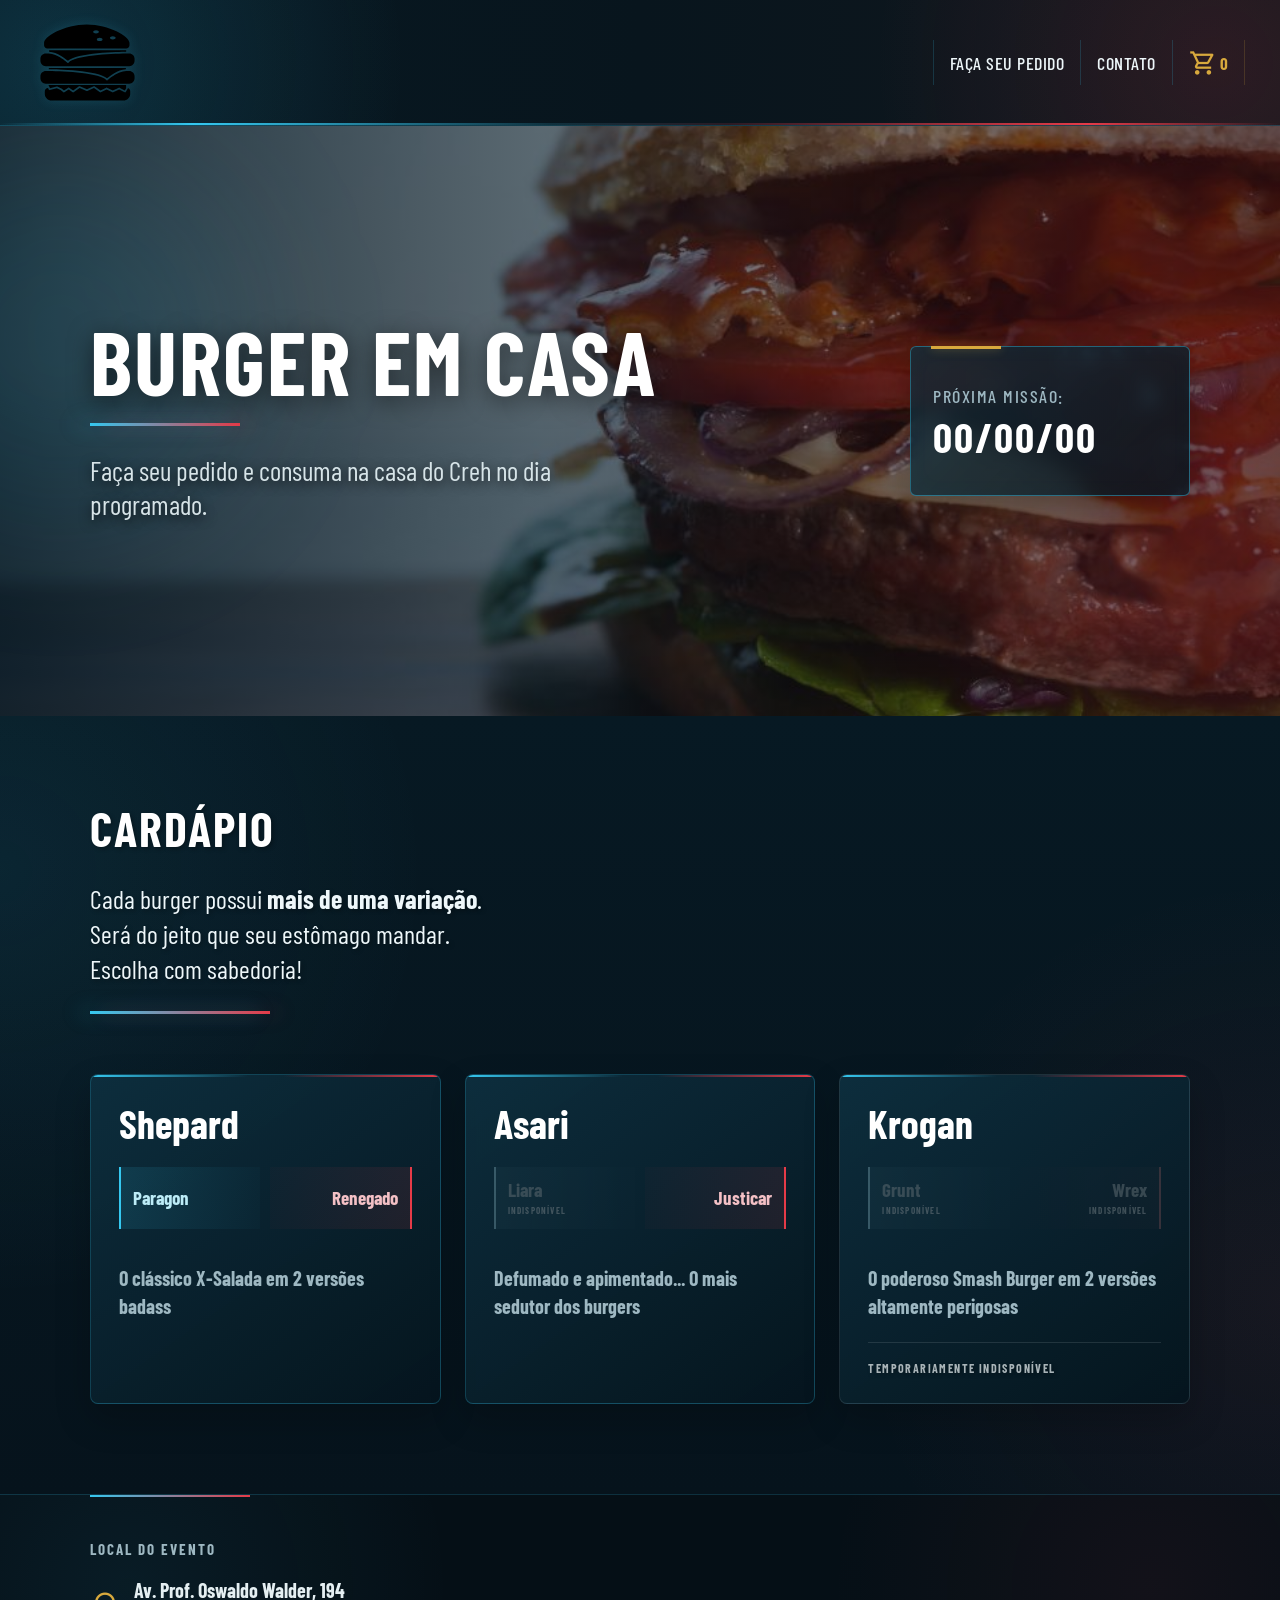
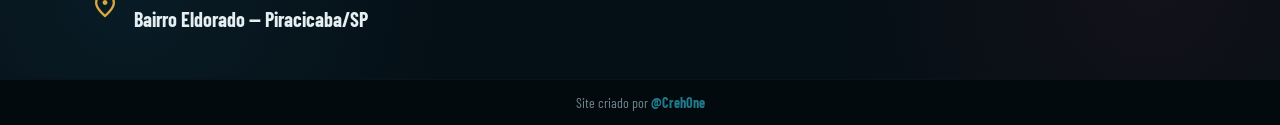
==== commit 31af9c9f: "atualização nova" ====
--- a/index.html
+++ b/index.html
@@ -94,6 +94,7 @@
             </div>
             <div class="menuOptions">
                 <div class="option1" onclick="openModal(0)">
+                    <h2>Shepard</h2>
                     <div class="menuVariation">
                         <p class="menuVariationItem paragonSide" id="menuVariation-0-0">
                             Paragon
@@ -107,6 +108,7 @@
                     <div class="menuAvailability" id="menuAvailability-0"></div>
                 </div>
                 <div class="option2" onclick="openModal(1)">
+                    <h2>Asari</h2>
                     <div class="menuVariation">
                         <p class="menuVariationItem paragonSide" id="menuVariation-1-0">
                             Liara
@@ -120,6 +122,7 @@
                     <div class="menuAvailability" id="menuAvailability-1"></div>
                 </div>
                 <div class="option3" onclick="openModal(2)">
+                    <h2>Krogan</h2>
                     <div class="menuVariation">
                         <p class="menuVariationItem paragonSide" id="menuVariation-2-0">
                             Grunt
@@ -136,8 +139,16 @@
         </div>
         <footer>
             <div class="address">
-                <p>Evento a ser realizado no endereço abaixo:</p>
-                <p>Av. Prof. Oswaldo Walder, 194. Bairro Eldorado - Piracicaba/SP</p>
+                <div class="addressLabel">LOCAL DO EVENTO</div>
+
+                <div class="addressInfo">
+                    <span class="material-symbols-outlined">location_on</span>
+                
+                    <p>
+                        Av. Prof. Oswaldo Walder, 194<br>
+                        Bairro Eldorado — Piracicaba/SP
+                    </p>
+                </div>
             </div>
             <div class="copyright">
                 <p>Site criado por <a href="">@CrehOne</a></p>
--- a/css/style.css
+++ b/css/style.css
@@ -1381,6 +1381,8 @@
         padding: 24px 20px;
 
         border-radius: 7px;
+
+        min-height: 0;
     }
 
 
@@ -1389,7 +1391,7 @@
     .option3 h2 {
         margin-bottom: 20px;
 
-        font-size: 38px;
+        font-size: 36px;
 
         text-align: left;
     }
@@ -1440,4 +1442,199 @@
                 rgba(230, 59, 72, 0.025)
             );
     }
+}
+
+/* =========================================
+   AJUSTES FINAIS DOS CARDS
+   ========================================= */
+
+.option1,
+.option2,
+.option3 {
+    min-height: 330px;
+}
+
+/* nome do burger */
+.option1 h2,
+.option2 h2,
+.option3 h2 {
+    display: block;
+
+    margin: 0 0 24px;
+
+    color: #ffffff;
+
+    font-size: 40px;
+    font-weight: 700;
+    line-height: 1;
+
+    text-align: left;
+
+    text-shadow: none;
+}
+
+/* aproxima descrição das opções */
+.option1 > p,
+.option2 > p,
+.option3 > p {
+    flex: 0;
+
+    margin-top: 0;
+}
+
+/* status geral fica no final */
+.menuAvailability {
+    margin-top: auto;
+    padding-top: 18px;
+}
+
+/* =========================================
+   FASE 8.3 - RODAPÉ
+   ========================================= */
+
+.address {
+    position: relative;
+
+    width: 100%;
+
+    padding: 45px 7%;
+
+    color: var(--text-light);
+
+    background:
+        radial-gradient(
+            circle at 10% 50%,
+            rgba(53, 200, 240, 0.07),
+            transparent 28%
+        ),
+        radial-gradient(
+            circle at 90% 50%,
+            rgba(230, 59, 72, 0.06),
+            transparent 28%
+        ),
+        #050f16;
+
+    border-top: 1px solid rgba(53, 200, 240, 0.18);
+
+    font-size: inherit;
+}
+
+
+/* linha superior Paragon / Renegade */
+
+.address::before {
+    content: '';
+
+    position: absolute;
+
+    top: 0;
+    left: 7%;
+
+    width: 160px;
+    height: 2px;
+
+    background:
+        linear-gradient(
+            90deg,
+            var(--paragon),
+            var(--renegade)
+        );
+}
+
+
+/* ---------- TÍTULO ---------- */
+
+.addressLabel {
+    margin-bottom: 18px;
+
+    color: var(--text-muted);
+
+    font-size: 15px;
+    font-weight: 700;
+    letter-spacing: 2px;
+}
+
+
+/* ---------- ENDEREÇO ---------- */
+
+.addressInfo {
+    display: flex;
+    align-items: center;
+
+    gap: 14px;
+}
+
+.addressInfo .material-symbols-outlined {
+    color: var(--gold);
+
+    font-size: 30px;
+}
+
+.addressInfo p {
+    margin: 0;
+
+    color: #e5eff2;
+
+    font-size: 20px;
+    line-height: 1.45;
+}
+
+
+/* =========================================
+   COPYRIGHT
+   ========================================= */
+
+.copyright {
+    width: 100%;
+
+    padding: 14px 7%;
+
+    color: #71868f;
+    background: #030a0e;
+
+    border-top: 1px solid rgba(255, 255, 255, 0.035);
+
+    font-size: 14px;
+    text-align: center;
+}
+
+@media (max-width: 600px) {
+
+    .address {
+        padding: 35px 24px;
+    }
+
+    .address::before {
+        left: 24px;
+
+        width: 120px;
+    }
+
+    .addressLabel {
+        margin-bottom: 16px;
+
+        font-size: 13px;
+    }
+
+    .addressInfo {
+        align-items: flex-start;
+
+        gap: 11px;
+    }
+
+    .addressInfo .material-symbols-outlined {
+        margin-top: 2px;
+
+        font-size: 26px;
+    }
+
+    .addressInfo p {
+        font-size: 18px;
+    }
+
+    .copyright {
+        padding: 12px 24px;
+
+        font-size: 13px;
+    }
 }
--- a/css/cart.css
+++ b/css/cart.css
@@ -1,186 +1,382 @@
+/* =========================================
+   CARRINHO - BURGER EM CASA
+   ========================================= */
+
 .container {
     flex: 1;
 }
 
+
+/* =========================================
+   PAINEL
+   ========================================= */
+
 aside {
     display: none;
-    background-color: #BFDBF7;
-    min-width: 350px;
-    height: 100vh;
+
     position: fixed;
-    transition: all ease .5s;
-    overflow-x: hidden;
     top: 0;
     right: 0;
-    z-index: 1000;
+    z-index: 4000;
+
+    width: min(470px, 100%);
+    min-width: 400px;
+    height: 100vh;
+
+    overflow-x: hidden;
     overflow-y: auto;
-}
+
+    color: #eef7fa;
+
+    background:
+        radial-gradient(
+            circle at 100% 0%,
+            rgba(230, 59, 72, 0.08),
+            transparent 28%
+        ),
+        radial-gradient(
+            circle at 0% 30%,
+            rgba(53, 200, 240, 0.08),
+            transparent 35%
+        ),
+        linear-gradient(
+            160deg,
+            rgba(9, 35, 47, 0.99),
+            rgba(4, 17, 24, 0.99)
+        );
+
+    border-left: 1px solid rgba(53, 200, 240, 0.32);
+
+    box-shadow:
+        -18px 0 50px rgba(0, 0, 0, 0.42);
+
+    transition: all ease .3s;
+}
+
+
+/* detalhe superior */
+
+aside::before {
+    content: '';
+
+    position: fixed;
+    top: 0;
+    right: 0;
+
+    width: min(470px, 100%);
+    height: 2px;
+
+    background:
+        linear-gradient(
+            90deg,
+            #35c8f0,
+            rgba(53, 200, 240, 0.2) 45%,
+            rgba(230, 59, 72, 0.2) 55%,
+            #e63b48
+        );
+}
+
+
+/* =========================================
+   ÁREA INTERNA
+   ========================================= */
 
 .cartArea {
-    padding: 20px;
-}
+    width: 100%;
+
+    padding: 28px;
+}
+
+
+/* ---------- FECHAR ---------- */
+
+.closeCart {
+    display: flex;
+    align-items: center;
+    justify-content: center;
+
+    width: 38px;
+    height: 38px;
+
+    margin: 0 0 18px auto;
+
+    color: #9edcec;
+    background: rgba(53, 200, 240, 0.07);
+
+    border: 1px solid rgba(53, 200, 240, 0.32);
+    border-radius: 6px;
+
+    font-size: 0;
+
+    cursor: pointer;
+
+    transition: 0.2s ease;
+}
+
+
+/* esconde visualmente o conteúdo antigo
+   e usa um X mais limpo */
+
+.closeCart::after {
+    content: '×';
+
+    font-size: 28px;
+    line-height: 1;
+}
+
+
+.closeCart:hover {
+    color: #ffffff;
+
+    background: rgba(53, 200, 240, 0.16);
+
+    border-color: #35c8f0;
+
+    box-shadow:
+        0 0 12px rgba(53, 200, 240, 0.16);
+}
+
+
+/* =========================================
+   TÍTULO
+   ========================================= */
 
 .cartArea h1 {
-    font-size: 30px;
-    text-align: center;
-    margin: 0 0 25px 0;
-}
-
-/*.cartDetails {
-    display: flex;
-    justify-content: space-between;
-    margin: 20px 0;
-}*/
-
-.cartItem {
-    font-size: 20px;
-}
-
-.cartQt {
-    display: flex;
-    line-height: 25px;
-}
-
-.actualQt {
-    background-color: white;
-    width: 25px;
-    text-align: center;
-    border-top: 1px solid black;
-    border-bottom: 1px solid black;
-}
-
-.cartQt button {
-    display: flex;
-    align-items: center;
-    justify-content: center;
-    width: 20px;
-    background-color: white;
-    font-size: 20px;
-}
-
-.cartMinus {
-    border-radius: 40% 0 0 40%;
-}
-
-.cartPlus {
-    border-radius: 0 40% 40% 0;
-}
-
-.subtotal {
-    font-size: 20px;
-}
-
-.cartValues {
-    display: block;
-    text-align: right;
-    font-size: 20px;
-}
-
-.cartTotal {
-    text-align: right;
-}
-
-.closeCart {
-    display: flex;
-    align-items: center;
-    justify-content: center;
-    height: 50px;
-    margin-bottom: 20px;
-    font-size: 25px;
-    width: 50px;
-    background-color: white;
-    border-radius: 50%;
-}
-
-.closeCart:hover {
-    cursor: pointer;
-    border: 1px solid red;
-}
+    position: relative;
+
+    margin: 0 0 32px;
+
+    padding-bottom: 18px;
+
+    color: #ffffff;
+
+    font-size: 34px;
+    font-weight: 700;
+    letter-spacing: 1px;
+
+    text-align: left;
+}
+
+
+/* linha abaixo do título */
+
+.cartArea h1::after {
+    content: '';
+
+    position: absolute;
+
+    left: 0;
+    bottom: 0;
+
+    width: 110px;
+    height: 3px;
+
+    background:
+        linear-gradient(
+            90deg,
+            #35c8f0,
+            #e63b48
+        );
+}
+
+
+/* =========================================
+   ITENS
+   ========================================= */
 
 .cartItems {
-    margin-top: 20px;
-}
+    margin-top: 0;
+}
+
 
 .cartDetails {
     display: grid;
-    grid-template-columns: minmax(0, 1fr) auto auto auto;
-    align-items: center;
-    gap: 12px;
-    margin: 15px 0;
-    padding: 0 0 15px 0;
-    border-bottom: 1px solid rgba(0, 0, 0, 0.2);
-}
+
+    grid-template-columns:
+        minmax(0, 1fr)
+        auto;
+
+    gap: 16px 12px;
+
+    align-items: center;
+
+    margin: 0;
+    padding: 22px 0;
+
+    border-bottom:
+        1px solid rgba(53, 200, 240, 0.13);
+}
+
+
+/* ---------- NOME ---------- */
 
 .cartItem {
     min-width: 0;
+
+    color: #eef7fa;
+
+    font-size: 20px;
+    font-weight: 700;
+    line-height: 1.25;
+}
+
+
+/* ---------- REMOVER ---------- */
+
+.cartRemove {
+    grid-column: 2;
+    grid-row: 1;
+
+    justify-self: end;
+
+    display: flex;
+    align-items: center;
+    justify-content: center;
+
+    width: 30px;
+    height: 30px;
+
+    padding: 0;
+
+    color: #d87b83;
+    background: rgba(230, 59, 72, 0.06);
+
+    border: 1px solid rgba(230, 59, 72, 0.20);
+    border-radius: 4px;
+
+    font-size: 20px;
+    font-weight: 400;
+    line-height: 1;
+
+    cursor: pointer;
+
+    transition: 0.2s ease;
+}
+
+
+.cartRemove:hover {
+    color: #ffffff;
+
+    background: rgba(230, 59, 72, 0.20);
+
+    border-color: #e63b48;
+}
+
+
+/* =========================================
+   QUANTIDADE
+   ========================================= */
+
+.cartQt {
+    grid-column: 1;
+    grid-row: 2;
+
+    display: flex;
+    align-items: center;
+
+    line-height: normal;
+}
+
+
+.cartQt button {
+    display: flex;
+    align-items: center;
+    justify-content: center;
+
+    width: 34px;
+    height: 34px;
+
+    padding: 0;
+
+    color: #bcecf7;
+    background: rgba(53, 200, 240, 0.09);
+
+    border: 1px solid rgba(53, 200, 240, 0.38);
+
+    font-size: 20px;
+
+    cursor: pointer;
+
+    transition: 0.2s ease;
+}
+
+
+.cartQt button:hover {
+    color: #ffffff;
+
+    background: rgba(53, 200, 240, 0.22);
+
+    border-color: #35c8f0;
+}
+
+
+.cartMinus {
+    border-radius: 5px 0 0 5px;
+}
+
+
+.cartPlus {
+    border-radius: 0 5px 5px 0;
+}
+
+
+.actualQt {
+    display: flex;
+    align-items: center;
+    justify-content: center;
+
+    width: 38px;
+    height: 34px;
+
+    color: #ffffff;
+    background: rgba(0, 0, 0, 0.22);
+
+    border-top: 1px solid rgba(53, 200, 240, 0.38);
+    border-bottom: 1px solid rgba(53, 200, 240, 0.38);
+
+    text-align: center;
+}
+
+
+/* =========================================
+   SUBTOTAL
+   ========================================= */
+
+.subtotal {
+    grid-column: 2;
+    grid-row: 2;
+
+    justify-self: end;
+
+    color: #d8a93d;
+
     font-size: 19px;
-    font-weight: bold;
-    line-height: 1.2;
-}
-
-.cartQt {
-    display: flex;
-    align-items: center;
-    line-height: 25px;
-}
-
-.cartQt button {
-    cursor: pointer;
-    display: flex;
-    align-items: center;
-    justify-content: center;
-    width: 28px;
-    height: 28px;
-    background-color: white;
-    border: 1px solid #022B3A;
-    font-size: 18px;
-    transition: 0.2s;
-}
-
-.cartQt button:hover {
-    background-color: #022B3A;
-    color: white;
-}
-
-.actualQt {
-    width: 32px;
-    height: 28px;
-    background-color: white;
-    text-align: center;
-    line-height: 28px;
-    border-top: 1px solid #022B3A;
-    border-bottom: 1px solid #022B3A;
-}
-
-.subtotal {
+    font-weight: 700;
+
+    white-space: nowrap;
+}
+
+
+/* =========================================
+   TOTAL
+   ========================================= */
+
+.cartValues {
+    display: flex;
+    justify-content: flex-end;
+    align-items: baseline;
+
+    gap: 7px;
+
+    margin-top: 30px;
+    padding-top: 22px;
+
+    border-top:
+        1px solid rgba(53, 200, 240, 0.24);
+
+    color: #9eb8c2;
+
     font-size: 17px;
-    font-weight: bold;
-    white-space: nowrap;
-}
-
-.cartRemove {
-    width: 28px;
-    height: 28px;
-    border: none;
-    background-color: transparent;
-    color: #e02a24;
-    font-size: 22px;
-    font-weight: bold;
-    line-height: 28px;
-    cursor: pointer;
-    transition: 0.2s;
-}
-
-.cartRemove:hover {
-    color: #022B3A;
-}
-
-.cartValues {
-    margin-top: 25px;
-    padding-top: 15px;
-    border-top: 2px solid #022B3A;
-    text-align: right;
-    font-size: 22px;
 }
 
 .cartValues p {
@@ -188,31 +384,109 @@
 }
 
 .cartTotal {
-    font-weight: bold;
-}
+    display: inline;
+
+    margin: 0;
+
+    color: #d8a93d;
+
+    font-size: 32px;
+    font-weight: 700;
+}
+
+
+/* =========================================
+   FINALIZAR PEDIDO
+   ========================================= */
 
 .cartOrder {
     display: flex;
     justify-content: center;
-    margin-top: 25px;
-}
+
+    margin-top: 28px;
+}
+
 
 .cartOrder button {
-    width: 220px;
-    height: 45px;
-    border: 1px solid #022B3A;
-    border-radius: 10px;
-    background-color: #e02a24;
-    color: white;
+    display: flex;
+    align-items: center;
+    justify-content: center;
+
+    width: 100%;
+    min-height: 52px;
+
+    padding: 10px 20px;
+
+    color: #07161d;
+
+    background:
+        linear-gradient(
+            90deg,
+            #d8a93d,
+            #edca6a
+        );
+
+    border: 1px solid #f0d477;
+    border-radius: 5px;
+
+    box-shadow:
+        0 7px 20px rgba(0, 0, 0, 0.25),
+        0 0 12px rgba(216, 169, 61, 0.10);
+
     font-size: 20px;
-    font-weight: bold;
+    font-weight: 700;
+
     cursor: pointer;
-    transition: 0.2s;
-}
+
+    transition: 0.2s ease;
+}
+
 
 .cartOrder button:hover {
-    background-color: #022B3A;
-}
+    background:
+        linear-gradient(
+            90deg,
+            #e5b94f,
+            #f5d985
+        );
+
+    border-color: #ffe29a;
+
+    box-shadow:
+        0 8px 24px rgba(0, 0, 0, 0.30),
+        0 0 18px rgba(216, 169, 61, 0.20);
+
+    transform: translateY(-1px);
+}
+
+
+/* =========================================
+   CARRINHO VAZIO
+   ========================================= */
+
+.emptyCart {
+    margin: 55px 0;
+
+    padding: 30px 15px;
+
+    color: #78909a;
+
+    border-top:
+        1px solid rgba(53, 200, 240, 0.10);
+
+    border-bottom:
+        1px solid rgba(53, 200, 240, 0.10);
+
+    font-size: 18px;
+    line-height: 1.4;
+
+    text-align: center;
+}
+
+
+/* =========================================
+   MOBILE
+   ========================================= */
 
 @media (max-width: 600px) {
 
@@ -220,62 +494,77 @@
         width: 100%;
         min-width: 0;
         max-width: 100%;
+
         top: 0;
         right: 0;
-    }
+
+        border-left: none;
+    }
+
+
+    aside::before {
+        width: 100%;
+    }
+
 
     .cartArea {
         width: 100%;
-        padding: 15px;
-        box-sizing: border-box;
-    }
+
+        padding: 20px 18px 30px;
+    }
+
 
     .cartArea h1 {
-        font-size: 26px;
-        margin-bottom: 20px;
-    }
+        margin-bottom: 24px;
+
+        font-size: 30px;
+    }
+
 
     .cartDetails {
-        grid-template-columns: minmax(0, 1fr) auto;
-        gap: 6px;
-        margin: 15px 0;
-    }
+        gap: 14px 8px;
+
+        padding: 20px 0;
+    }
+
 
     .cartItem {
-        grid-column: 1 / -1;
+        font-size: 19px;
+    }
+
+
+    .subtotal {
         font-size: 18px;
     }
 
-    .cartQt {
-        grid-column: 1;
-        grid-row: 2;
-    }
-
-    .subtotal {
-        grid-column: 2;
-        grid-row: 2;
-        align-self: center;
-    }
-
-    .cartRemove {
-        grid-column: 2;
-        grid-row: 1;
-        justify-self: end;
-    }
 
     .cartValues {
-        font-size: 20px;
-    }
+        margin-top: 25px;
+
+        font-size: 16px;
+    }
+
+
+    .cartTotal {
+        font-size: 30px;
+    }
+
+
+    .cartOrder {
+        margin-top: 24px;
+    }
+
 
     .cartOrder button {
         width: 100%;
-        max-width: 300px;
-    }
-}
-
-.emptyCart {
-    text-align: center;
-    margin: 40px 0;
-    font-size: 22px;
-    color: #022B3A;
+
+        min-height: 54px;
+    }
+
+
+    .emptyCart {
+        margin: 40px 0;
+
+        font-size: 17px;
+    }
 }
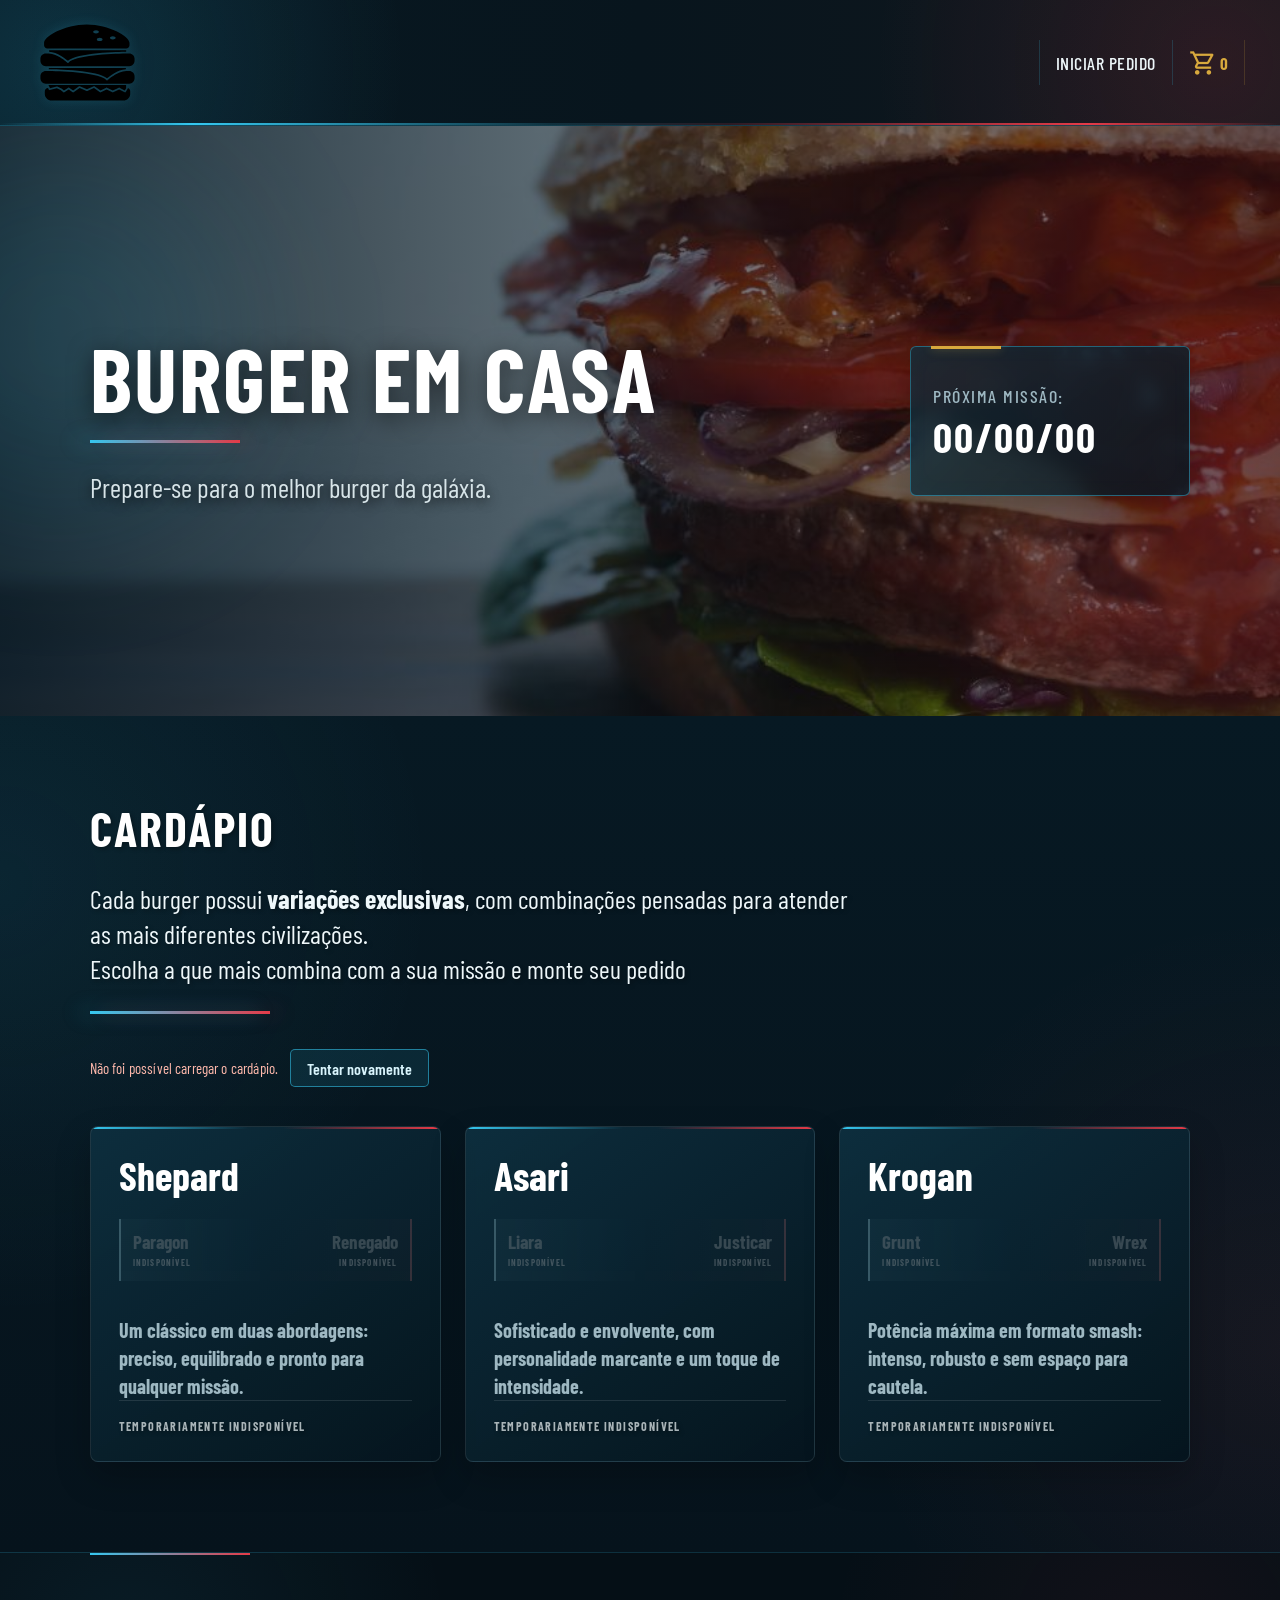
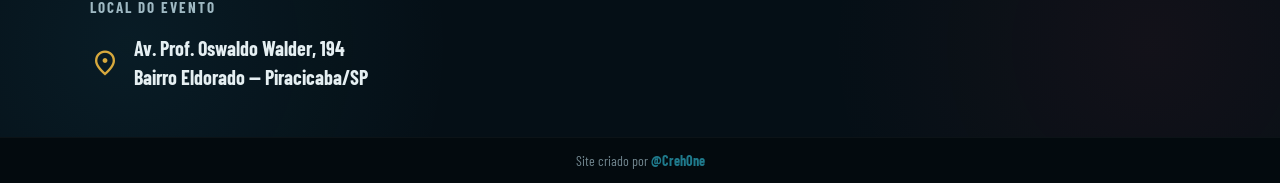
==== commit b1a6f3fb: "Finalizado MVP1" ====
--- a/index.html
+++ b/index.html
@@ -66,8 +66,7 @@
         <header>
             <img src="images/burger-logo-icon.svg" alt="">
             <div class="nav">
-                <p onclick="rollToMenu()">Faça seu pedido</p>
-                <p>Contato</p>
+                <p onclick="rollToMenu()">Iniciar pedido</p>
                 <p onclick="openCart()"><span class="material-symbols-outlined">
                     shopping_cart
                     </span>
@@ -78,7 +77,7 @@
             <div class="event">
                 <div class="prop">
                     <h1>BURGER EM CASA</h1>
-                    <P>Faça seu pedido e consuma na casa do Creh no dia programado.</P>
+                    <P>Prepare-se para o melhor burger da galáxia.</P>
                 </div>
                 <div class="date">
                     <p>Próxima missão:</p>
@@ -88,9 +87,17 @@
         </div>
         <div class="menu">
             <div class="menuDescription">
-                <p>Cada burger possui <strong>mais de uma variação</strong>.</p>
-                <p>Será do jeito que seu estômago mandar.</p>
-                <p>Escolha com sabedoria!</p>
+                <p>Cada burger possui <strong>variações exclusivas</strong>, com combinações pensadas para atender as mais diferentes civilizações.</p>
+                <p>Escolha a que mais combina com a sua missão e monte seu pedido</p>
+            </div>
+            <div class="catalogFeedback" aria-live="polite">
+                <p id="catalogStatus" class="catalogStatus" role="status">
+                    Consultando cardápio oficial...
+                </p>
+                <button id="catalogRetryButton" class="catalogRetryButton"
+                    type="button" onclick="refreshCatalog()" hidden>
+                    Tentar novamente
+                </button>
             </div>
             <div class="menuOptions">
                 <div class="option1" onclick="openModal(0)">
@@ -104,7 +111,7 @@
                             Renegado
                         </p>
                     </div>
-                    <p>O clássico X-Salada em 2 versões badass</p>
+                    <p>Um clássico em duas abordagens: preciso, equilibrado e pronto para qualquer missão.</p>
                     <div class="menuAvailability" id="menuAvailability-0"></div>
                 </div>
                 <div class="option2" onclick="openModal(1)">
@@ -118,7 +125,7 @@
                             Justicar
                         </p>
                     </div>
-                    <p>Defumado e apimentado... O mais sedutor dos burgers</p>
+                    <p>Sofisticado e envolvente, com personalidade marcante e um toque de intensidade.</p>
                     <div class="menuAvailability" id="menuAvailability-1"></div>
                 </div>
                 <div class="option3" onclick="openModal(2)">
@@ -132,7 +139,7 @@
                             Wrex
                         </p>
                     </div>
-                    <p>O poderoso Smash Burger em 2 versões altamente perigosas</p>
+                    <p>Potência máxima em formato smash: intenso, robusto e sem espaço para cautela.</p>
                     <div class="menuAvailability" id="menuAvailability-2"></div>
                 </div>
             </div>
@@ -191,6 +198,48 @@
 
             <h1>Finalizar pedido</h1>
 
+            <div
+                id="orderSuccess"
+                class="orderSuccess"
+                style="display: none;"
+            >
+                <h2>🍔 Pedido confirmado!</h2>
+                    
+                <p>
+                    Seu pedido foi recebido com sucesso.
+                </p>
+            
+                <p>
+                    <strong>Número do pedido:</strong>
+                    <span id="confirmedOrderId"></span>
+                </p>
+            
+                <p>
+                    <strong>Total:</strong>
+                    R$ <span id="confirmedOrderTotal"></span>
+                </p>
+            
+                <p>
+                    Aguarde a confirmação do preparo.
+                </p>
+
+                <button
+                    type="button"
+                    id="shareWhatsAppButton"
+                    onclick="sendConfirmedOrderToWhatsApp()"
+                >
+                    Enviar cópia pelo WhatsApp (opcional)
+                </button>
+
+                <button
+                    type="button"
+                    id="newOrderButton"
+                    onclick="startNewOrder()"
+                >
+                    Fazer novo pedido
+                </button>
+            </div>
+
             <div class="checkoutForm">
 
                 <div class="formGroup">
@@ -244,6 +293,7 @@
 
             </div>
 
+            <p id="checkoutCatalogStatus" role="alert" style="display: none; color: #e02a24; font-weight: bold; margin: 12px 0;"></p>
             <div class="checkoutSummary">
 
                 <h2>Resumo do pedido</h2>
--- a/css/style.css
+++ b/css/style.css
@@ -1637,4 +1637,57 @@
 
         font-size: 13px;
     }
-}+}
+
+/* FASE 13 — Estado compacto da sincronização do cardápio */
+.catalogFeedback {
+    display: flex;
+    flex-wrap: wrap;
+    align-items: center;
+    gap: 12px;
+    min-height: 28px;
+    margin: 0 0 14px;
+}
+.catalogStatus {
+    margin: 0;
+    color: #9eb8c2;
+    font-size: 15px;
+    line-height: 1.35;
+    letter-spacing: .15px;
+}
+.catalogStatusSuccess {
+    color: #9eb8c2;
+}
+.catalogStatusLoading {
+    color: #bcecf7;
+}
+.catalogStatusError {
+    color: #ffb9ac;
+}
+.catalogRetryButton {
+    min-height: 38px;
+    padding: 7px 16px;
+    border: 1px solid rgba(53, 200, 240, .55);
+    border-radius: 5px;
+    color: #d8f4fc;
+    background: rgba(53, 200, 240, .10);
+    font: inherit;
+    font-size: 16px;
+    font-weight: 600;
+    cursor: pointer;
+}
+.catalogRetryButton:hover:not(:disabled) {
+    border-color: #35c8f0;
+    background: rgba(53, 200, 240, .20);
+}
+.catalogRetryButton[hidden] {
+    display: none !important;
+}
+@media (max-width: 600px) {
+    .catalogFeedback {
+        margin-bottom: 12px;
+    }
+    .catalogStatus {
+        font-size: 14px;
+    }
+}
--- a/css/checkout.css
+++ b/css/checkout.css
@@ -1,191 +1,469 @@
+
+/* =========================================
+   CHECKOUT - BURGER EM CASA
+   Interface sci-fi / Mass Effect
+   ========================================= */
+
+/* ---------- FUNDO ---------- */
+
 .checkoutScreen {
     display: none;
     position: fixed;
-    top: 0;
-    left: 0;
+    inset: 0;
+    z-index: 5000;
+
     width: 100%;
     height: 100vh;
-    background-color: rgba(0, 0, 0, 0.6);
-    z-index: 2000;
+    height: 100dvh;
+
     overflow-y: auto;
-}
+
+    padding: 24px;
+
+    background:
+        radial-gradient(
+            circle at 15% 15%,
+            rgba(53, 200, 240, 0.12),
+            transparent 40%
+        ),
+        radial-gradient(
+            circle at 85% 85%,
+            rgba(230, 59, 72, 0.09),
+            transparent 40%
+        ),
+        rgba(2, 10, 16, 0.88);
+
+    backdrop-filter: blur(6px);
+}
+
+/* ---------- PAINEL ---------- */
 
 .checkout {
     position: relative;
-    width: 90%;
-    max-width: 600px;
-    margin: 40px auto;
-    padding: 30px;
+
+    width: 100%;
+    max-width: 680px;
+
+    margin: 24px auto;
+    padding: 36px;
+
     box-sizing: border-box;
-    background-color: #BFDBF7;
-    border-radius: 15px;
-}
+
+    color: #eef7fa;
+
+    background:
+        linear-gradient(
+            145deg,
+            rgba(15, 45, 60, 0.98),
+            rgba(5, 20, 29, 0.99)
+        );
+
+    border: 1px solid rgba(53, 200, 240, 0.38);
+    border-radius: 10px;
+
+    box-shadow:
+        0 25px 65px rgba(0, 0, 0, 0.50),
+        0 0 30px rgba(53, 200, 240, 0.05);
+}
+
+.checkout::before {
+    content: '';
+
+    position: absolute;
+    top: 0;
+    left: 35px;
+
+    width: 115px;
+    height: 3px;
+
+    background:
+        linear-gradient(90deg, #35c8f0, #e63b48);
+}
+
+/* ---------- TÍTULO ---------- */
 
 .checkout h1 {
-    margin: 0 0 30px;
-    text-align: center;
-    font-size: 32px;
-}
+    margin: 0 45px 30px 0;
+    padding-bottom: 18px;
+
+    color: #ffffff;
+
+    border-bottom: 1px solid rgba(53, 200, 240, 0.17);
+
+    text-align: left;
+
+    font-size: 36px;
+    font-weight: 700;
+    line-height: 1.1;
+}
+
+/* ---------- FECHAR ---------- */
 
 .closeCheckout {
     position: absolute;
-    top: 15px;
-    right: 15px;
-    width: 35px;
-    height: 35px;
-    border: none;
-    border-radius: 50%;
-    background-color: white;
-    color: #e02a24;
-    font-size: 28px;
-    font-weight: bold;
-    line-height: 30px;
+    top: 24px;
+    right: 24px;
+
+    display: flex;
+    align-items: center;
+    justify-content: center;
+
+    width: 38px;
+    height: 38px;
+
+    padding: 0;
+
+    color: #9edcec;
+    background: rgba(53, 200, 240, 0.08);
+
+    border: 1px solid rgba(53, 200, 240, 0.35);
+    border-radius: 6px;
+
+    font-size: 26px;
+    font-weight: 400;
+    line-height: 1;
+
     cursor: pointer;
-}
+    transition: 0.2s ease;
+}
+
+.closeCheckout:hover {
+    color: #ffffff;
+    background: rgba(53, 200, 240, 0.20);
+    border-color: #35c8f0;
+}
+
+/* ---------- FORMULÁRIO ---------- */
 
 .checkoutForm {
     display: flex;
     flex-direction: column;
-    gap: 18px;
+    gap: 20px;
 }
 
 .formGroup {
     display: flex;
     flex-direction: column;
-    gap: 6px;
+    gap: 8px;
 }
 
 .formGroup label {
-    font-size: 20px;
-    font-weight: bold;
-}
+    color: #d7e8ee;
+
+    font-size: 18px;
+    font-weight: 600;
+}
+
+/* ---------- CAMPOS ---------- */
 
 .formGroup input,
 .formGroup select,
 .formGroup textarea {
     width: 100%;
+    min-height: 48px;
+
+    padding: 12px 14px;
+
     box-sizing: border-box;
-    padding: 10px;
-    border: 1px solid #022B3A;
-    border-radius: 6px;
-    background-color: white;
+
+    color: #eef7fa;
+    background: rgba(2, 16, 24, 0.65);
+
+    border: 1px solid rgba(53, 200, 240, 0.30);
+    border-radius: 5px;
+
     font-family: inherit;
     font-size: 18px;
-}
+
+    outline: none;
+
+    transition:
+        border-color 0.2s ease,
+        box-shadow 0.2s ease,
+        background 0.2s ease;
+}
+
+.formGroup input::placeholder,
+.formGroup textarea::placeholder {
+    color: #8199a4;
+    opacity: 1;
+}
+
+.formGroup input:hover,
+.formGroup select:hover,
+.formGroup textarea:hover {
+    border-color: rgba(53, 200, 240, 0.55);
+}
+
+/* ---------- FOCO CIANO ---------- */
+
+.formGroup input:focus,
+.formGroup select:focus,
+.formGroup textarea:focus {
+    border-color: #35c8f0;
+
+    background: rgba(6, 28, 39, 0.92);
+
+    box-shadow:
+        0 0 0 3px rgba(53, 200, 240, 0.10),
+        0 0 15px rgba(53, 200, 240, 0.07);
+}
+
+/* ---------- SELECT ---------- */
+
+.formGroup select {
+    cursor: pointer;
+    color-scheme: dark;
+}
+
+.formGroup select option {
+    color: #eef7fa;
+    background: #0b2634;
+}
+
+/* ---------- OBSERVAÇÕES ---------- */
 
 .formGroup textarea {
+    min-height: 105px;
     resize: vertical;
-}
+    line-height: 1.4;
+}
+
+/* ---------- ERROS ---------- */
+
+.formError {
+    min-height: 16px;
+
+    color: #ff8992;
+
+    font-size: 14px;
+    font-weight: 600;
+    line-height: 1.3;
+}
+
+.formGroup .inputError {
+    border: 1px solid #e63b48 !important;
+
+    box-shadow:
+        0 0 0 2px rgba(230, 59, 72, 0.12);
+}
+
+/* mantém o erro visível mesmo com foco */
+
+.formGroup .inputError:focus {
+    border-color: #e63b48 !important;
+}
+
+/* =========================================
+   RESUMO DO PEDIDO
+   ========================================= */
 
 .checkoutSummary {
-    margin-top: 30px;
-    padding-top: 20px;
-    border-top: 2px solid #022B3A;
+    margin-top: 32px;
+    padding-top: 24px;
+
+    border-top: 1px solid rgba(53, 200, 240, 0.25);
 }
 
 .checkoutSummary h2 {
     margin: 0 0 20px;
-    text-align: center;
+
+    color: #ffffff;
+
+    font-size: 26px;
+    font-weight: 700;
+    text-align: left;
 }
 
 .checkoutItems {
     display: flex;
     flex-direction: column;
-    gap: 10px;
-}
+    gap: 0;
+}
+
+.checkoutItem {
+    display: flex;
+    justify-content: space-between;
+    align-items: flex-start;
+
+    gap: 16px;
+
+    padding: 14px 0;
+
+    color: #d0e2e9;
+
+    border-bottom:
+        1px solid rgba(53, 200, 240, 0.12);
+
+    font-size: 18px;
+    line-height: 1.35;
+}
+
+.checkoutItem div:first-child {
+    min-width: 0;
+    overflow-wrap: anywhere;
+}
+
+.checkoutItem div:last-child {
+    flex-shrink: 0;
+
+    color: #e8f3f6;
+
+    font-weight: 700;
+    white-space: nowrap;
+}
+
+/* ---------- TOTAL ---------- */
 
 .checkoutTotal {
-    margin-top: 20px;
+    margin-top: 24px;
+
+    color: #d8a93d;
+
+    font-size: 28px;
+    font-weight: 700;
     text-align: right;
-    font-size: 24px;
-    font-weight: bold;
-}
+}
+
+/* =========================================
+   AÇÕES
+   ========================================= */
 
 .checkoutActions {
     display: flex;
     flex-direction: column;
-    align-items: center;
-    gap: 10px;
+    align-items: stretch;
+
+    gap: 12px;
+
     margin-top: 30px;
 }
 
 .checkoutActions button {
     width: 100%;
-    max-width: 300px;
-    min-height: 45px;
-    border: 1px solid #022B3A;
-    border-radius: 10px;
+    max-width: none;
+    min-height: 52px;
+
+    padding: 10px 18px;
+
+    border-radius: 5px;
+
     font-family: inherit;
-    font-size: 19px;
-    font-weight: bold;
+    font-size: 20px;
+    font-weight: 700;
+
     cursor: pointer;
-}
+
+    transition:
+        background 0.2s ease,
+        border-color 0.2s ease,
+        box-shadow 0.2s ease,
+        transform 0.2s ease;
+}
+
+/* ---------- CONFIRMAR - DOURADO ---------- */
 
 .confirmOrder {
-    background-color: #e02a24;
-    color: white;
+    color: #07161d;
+
+    background:
+        linear-gradient(
+            90deg,
+            #d8a93d,
+            #edca6a
+        );
+
+    border: 1px solid #f0d477;
+
+    box-shadow:
+        0 7px 20px rgba(0, 0, 0, 0.25);
 }
 
 .confirmOrder:hover {
-    background-color: #022B3A;
-}
+    background:
+        linear-gradient(
+            90deg,
+            #e5b94f,
+            #f5d985
+        );
+
+    border-color: #ffe29a;
+
+    box-shadow:
+        0 8px 25px rgba(216, 169, 61, 0.20);
+
+    transform: translateY(-1px);
+}
+
+/* ---------- VOLTAR - AZUL ---------- */
 
 .backToCart {
-    background-color: white;
-    color: #022B3A;
+    color: #bcecf7;
+
+    background: rgba(53, 200, 240, 0.07);
+
+    border: 1px solid rgba(53, 200, 240, 0.38);
 }
 
 .backToCart:hover {
-    background-color: #022B3A;
-    color: white;
-}
-
-.checkoutItem {
-    display: flex;
-    justify-content: space-between;
-    gap: 15px;
-    padding-bottom: 10px;
-    border-bottom: 1px solid rgba(2, 43, 58, 0.2);
-    font-size: 18px;
-}
-
-.checkoutItem div:last-child {
-    white-space: nowrap;
-    font-weight: bold;
-}
-
-.formError {
-    min-height: 16px;
-    color: #e02a24;
-    font-size: 14px;
-    font-weight: bold;
-}
-
-.inputError {
-    border: 2px solid #e02a24 !important;
-}
+    color: #ffffff;
+
+    background: rgba(53, 200, 240, 0.17);
+
+    border-color: #35c8f0;
+}
+
+/* ---------- ACESSIBILIDADE ---------- */
+
+.checkout button:focus-visible {
+    outline: 2px solid #35c8f0;
+    outline-offset: 3px;
+}
+
+/* =========================================
+   MOBILE
+   ========================================= */
 
 @media (max-width: 600px) {
+
+    .checkoutScreen {
+        padding: 0;
+    }
 
     .checkout {
         width: 100%;
         min-height: 100vh;
+        min-height: 100dvh;
+
         margin: 0;
-        padding: 70px 20px 30px;
+        padding: 75px 20px 35px;
+
+        border: none;
         border-radius: 0;
     }
 
+    .checkout::before {
+        left: 20px;
+        width: 100px;
+    }
+
     .checkout h1 {
-        font-size: 28px;
+        margin: 0 35px 26px 0;
+
+        font-size: 30px;
     }
 
     .closeCheckout {
-        top: 15px;
-        right: 15px;
+        top: 20px;
+        right: 20px;
+    }
+
+    .checkoutForm {
+        gap: 17px;
     }
 
     .formGroup label {
-        font-size: 18px;
+        font-size: 17px;
     }
 
     .formGroup input,
@@ -194,7 +472,28 @@
         font-size: 16px;
     }
 
+    .checkoutSummary {
+        margin-top: 25px;
+    }
+
+    .checkoutSummary h2 {
+        font-size: 24px;
+    }
+
+    .checkoutItem {
+        font-size: 16px;
+    }
+
     .checkoutTotal {
-        font-size: 21px;
-    }
+        font-size: 25px;
+    }
+
+    .checkoutActions button {
+        min-height: 52px;
+        font-size: 19px;
+    }
+}
+
+.checkoutSummary h2 {
+    margin-bottom: 8px;
 }
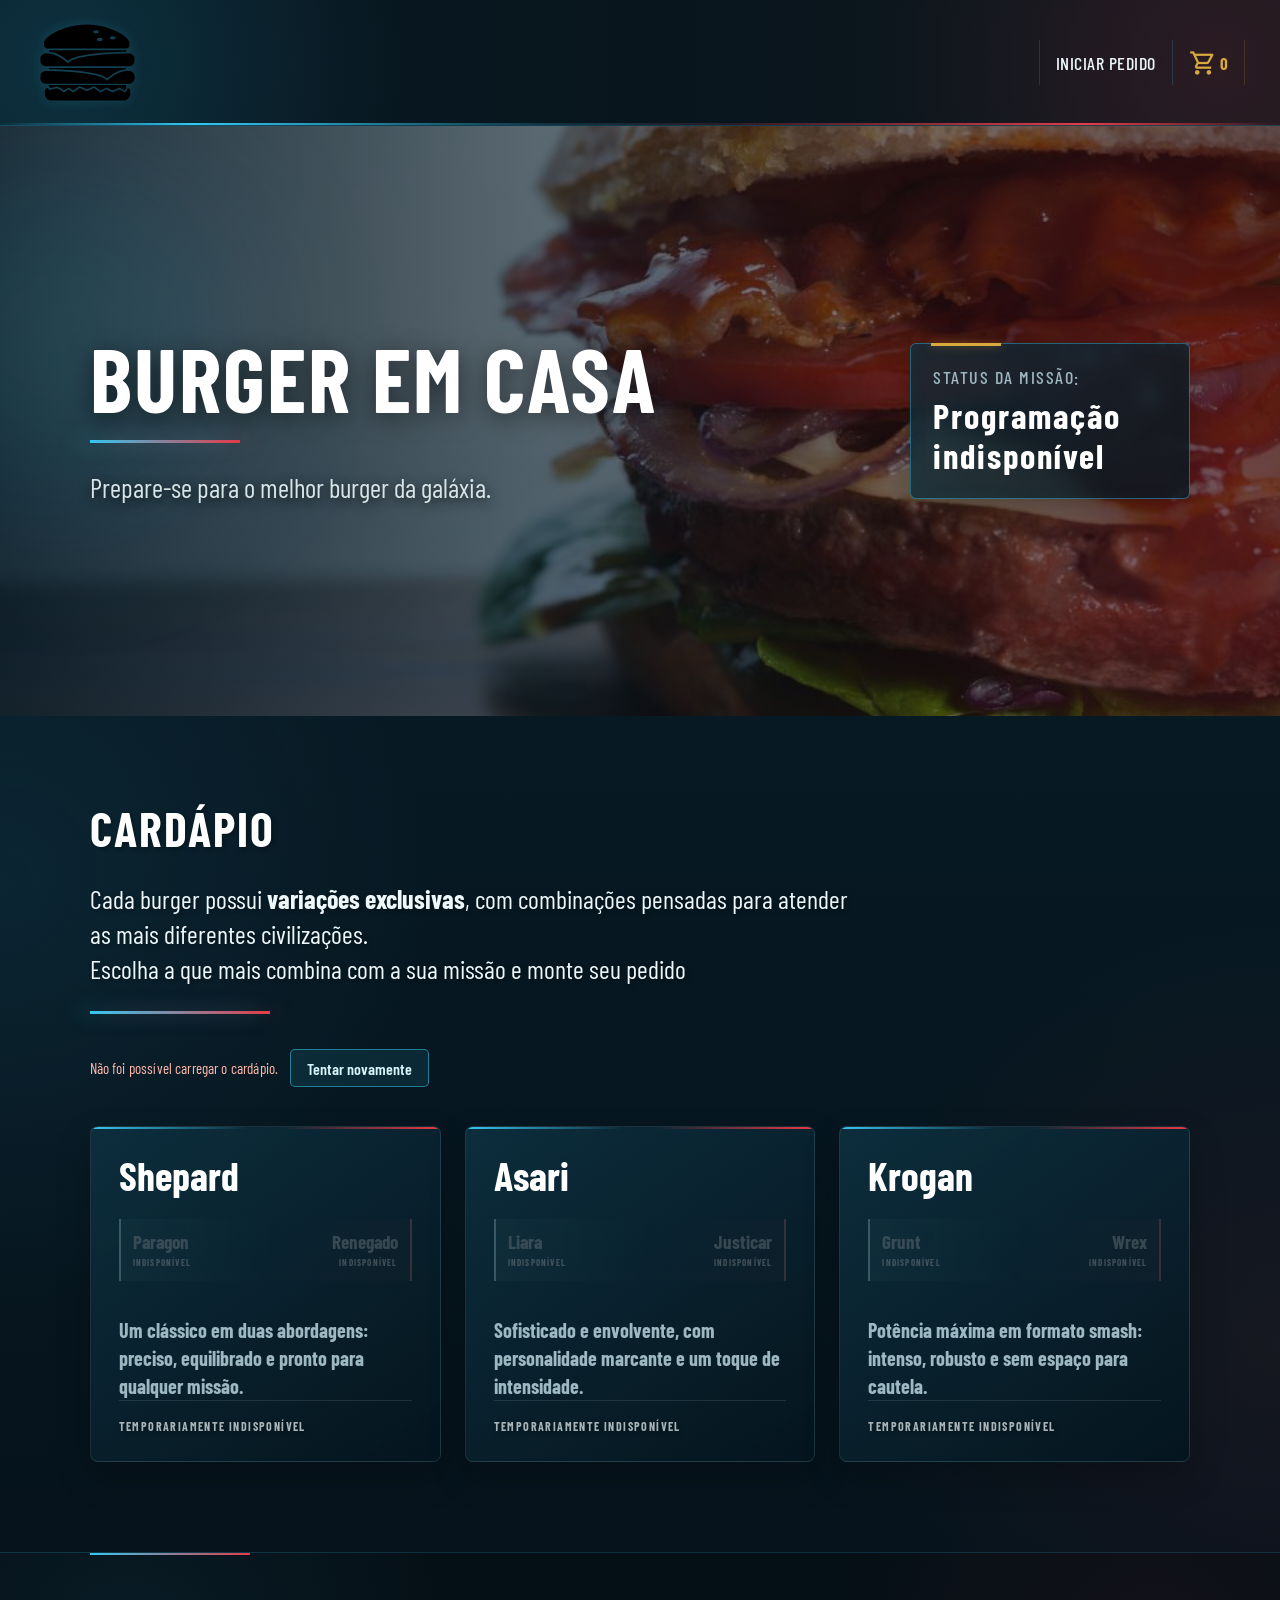
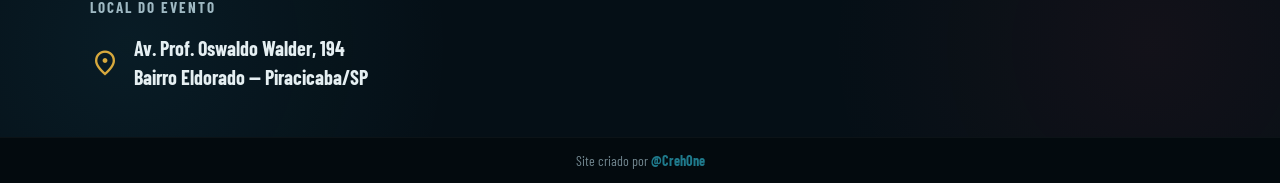
==== commit af531370: "Antes da publicação" ====
--- a/index.html
+++ b/index.html
@@ -52,6 +52,7 @@
                 </div>
             </div>
         
+            <div id="missionCartNotice" class="missionCartNotice" role="status" aria-live="polite" hidden></div>
             <div class="addCart">
                 <button onclick="addToCart()">
                     <span class="material-symbols-outlined">
@@ -81,7 +82,7 @@
                 </div>
                 <div class="date">
                     <p>Próxima missão:</p>
-                    <p id="date">00/00/00</p>
+                    <p id="date">Consultando missão...</p>
                 </div>
             </div>
         </div>
--- a/css/style.css
+++ b/css/style.css
@@ -1691,3 +1691,19 @@
         font-size: 14px;
     }
 }
+
+/* FASE 13.2 — Exibição da missão / aviso no modal */
+.date #date { overflow-wrap: anywhere; font-size: clamp(23px, 2.7vw, 42px); line-height: 1.15; }
+.missionCartNotice {
+    margin: 20px 0 0; padding: 13px 16px; color: #f2dfb1;
+    background: rgba(216,169,61,.09); border: 1px solid rgba(216,169,61,.38);
+    border-left: 3px solid #d8a93d; border-radius: 5px;
+    font-size: 17px; line-height: 1.35;
+}
+.missionCartNotice[hidden] { display: none !important; }
+.addCart button.missionClosedButton {
+    color: #f2dfb1; background: rgba(216,169,61,.11);
+    border-color: rgba(216,169,61,.48); box-shadow: none;
+}
+.addCart button.missionClosedButton:hover { background: rgba(216,169,61,.18); }
+@media(max-width:600px) { .date #date { font-size: 27px; } .missionCartNotice { font-size: 16px; } }
